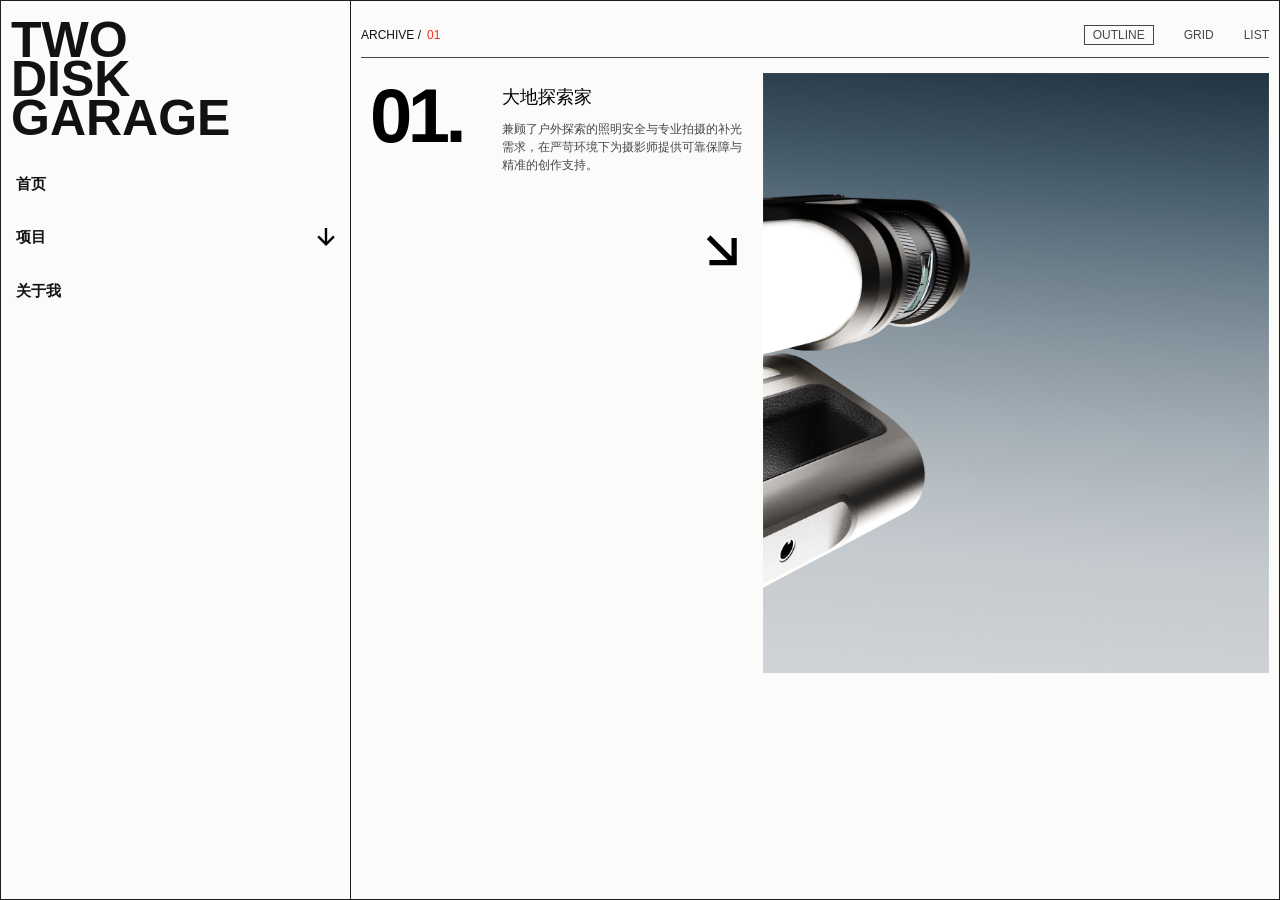
==== index.html @ 664a182b "Refine expanded project view and media flow" ====
<!DOCTYPE html>
<html lang="zh-CN">
  <head>
    <meta charset="UTF-8" />
    <meta name="viewport" content="width=device-width, initial-scale=1.0" />
    <title>TwoDiskGarage</title>
    <link rel="stylesheet" href="./styles.css" />
  </head>
  <body>
    <main class="archive-app" aria-label="SYMTY archive layout">
      <aside class="archive-index">
        <header class="index-header">
          <h1>
            <span>TWO</span>
            <span>DISK</span>
            <span>GARAGE</span>
          </h1>
        </header>

        <nav class="index-nav" aria-label="Archive menu">
          <button class="index-link index-link--primary" id="index-home-button" type="button">
            <span class="index-link-label">首页</span>
          </button>

          <section
            class="index-group is-collapsed"
            id="index-project-group"
            aria-labelledby="index-project-toggle"
          >
            <button
              class="index-group-toggle"
              id="index-project-toggle"
              type="button"
              aria-expanded="false"
            >
              <span class="index-group-label">项目</span>
              <span class="index-group-arrow" aria-hidden="true"></span>
            </button>

            <ol class="index-list">
              <li
                class="index-item is-active"
                data-project="01"
                aria-label="项目 01 大地探索家"
              >
                <span class="index-item-label">01</span>
                <span class="index-item-dot" aria-hidden="true"></span>
              </li>
              <li class="index-item" data-project="02" aria-label="项目 02 针迹">
                <span class="index-item-label">02</span>
                <span class="index-item-dot" aria-hidden="true"></span>
              </li>
              <li class="index-item" data-project="03" aria-label="项目 03 乌托邦:水上静居">
                <span class="index-item-label">03</span>
                <span class="index-item-dot" aria-hidden="true"></span>
              </li>
              <li class="index-item" data-project="04" aria-label="项目 04 气:风场交互座舱">
                <span class="index-item-label">04</span>
                <span class="index-item-dot" aria-hidden="true"></span>
              </li>
            </ol>
          </section>

          <button class="index-link" id="index-about-button" type="button">
            <span class="index-link-label">关于我</span>
          </button>
        </nav>
      </aside>

      <section class="archive-detail" aria-label="Archive detail grid">
        <header class="detail-toolbar">
          <div class="detail-path">
            <span>ARCHIVE /</span>
            <span class="accent" id="current-project">01</span>
          </div>

          <nav class="detail-views" aria-label="View mode">
            <button class="debug-toggle" id="debug-toggle" type="button" aria-pressed="false">
              OUTLINE
            </button>
            <a href="#">GRID</a>
            <a href="#">LIST</a>
          </nav>
        </header>

        <div class="detail-scroll" id="detail-scroll" aria-label="Archive project stream">
          <div class="detail-track" id="detail-track">
            <article class="project-panel project-panel--hero is-active" data-project="01" aria-label="Atlas Type Systems">
              <div class="panel-number-column">
                <button class="panel-highlight-card panel-expand-toggle" type="button" aria-expanded="false">
                  <p class="band-number">01.</p>
                  <div class="panel-copy">
                    <h2>大地探索家</h2>
                    <p>
                      兼顾了户外探索的照明安全与专业拍摄的补光需求，在严苛环境下为摄影师提供可靠保障与精准的创作支持。
                    </p>
                  </div>
                  <span class="panel-highlight-arrow" aria-hidden="true"></span>
                </button>
              </div>
              <div class="panel-content">
                <div class="panel-meta">
                  <span>ATLAS TYPE SYSTEMS</span>
                  <span>POSTER GRID / 2024</span>
                </div>
                <div class="panel-body">
                  <div class="panel-frame-shell">
                    <span class="panel-frame-top-box" aria-hidden="true"></span>
                    <div class="panel-frame">
                      <div class="panel-frame-scroll">
                        <section
                          class="panel-frame-stage panel-frame-stage--curtain frame-earth-explorer"
                          aria-hidden="true"
                        ></section>
                        <section class="panel-frame-gallery" aria-label="大地探索家扩展内容">
                          <div class="panel-frame-gallery-stack">
                            <figure class="panel-frame-gallery-image">
                              <img src="./Assets/Project 01/1-EARTH EXPLORER 02.jpg" alt="大地探索家项目图片 02" loading="lazy" />
                            </figure>
                            <figure class="panel-frame-gallery-image">
                              <img src="./Assets/Project 01/1-EARTH EXPLORER 03.jpg" alt="大地探索家项目图片 03" loading="lazy" />
                            </figure>
                            <figure class="panel-frame-gallery-image">
                              <img src="./Assets/Project 01/1-EARTH EXPLORER 04.jpg" alt="大地探索家项目图片 04" loading="lazy" />
                            </figure>
                            <figure class="panel-frame-gallery-image">
                              <img src="./Assets/Project 01/1-EARTH EXPLORER 05.jpg" alt="大地探索家项目图片 05" loading="lazy" />
                            </figure>
                            <figure class="panel-frame-gallery-image">
                              <img src="./Assets/Project 01/1-EARTH EXPLORER 06.jpg" alt="大地探索家项目图片 06" loading="lazy" />
                            </figure>
                            <figure class="panel-frame-gallery-image">
                              <img src="./Assets/Project 01/1-EARTH EXPLORER 07.jpg" alt="大地探索家项目图片 07" loading="lazy" />
                            </figure>
                            <figure class="panel-frame-gallery-image">
                              <img src="./Assets/Project 01/1-EARTH EXPLORER 08.jpg" alt="大地探索家项目图片 08" loading="lazy" />
                            </figure>
                          </div>
                        </section>
                      </div>
                    </div>
                  </div>
                  <aside class="panel-side-copy" aria-hidden="true">
                    <h3>大地探索家</h3>
                    <p>
                      受哈苏美学启发的多模式照明设备。兼顾了户外探索的照明安全与专业拍摄的补光需求，在严苛环境下为摄影师提供可靠保障与精准的创作支持。
                    </p>
                  </aside>
                </div>
              </div>
            </article>

            <article class="project-panel project-panel--hero" data-project="02" aria-label="Neue Terrain Archive">
              <div class="panel-number-column">
                <button class="panel-highlight-card panel-expand-toggle" type="button" aria-expanded="false">
                  <p class="band-number">02.</p>
                  <div class="panel-copy">
                    <h2>针迹</h2>
                    <p>
                      通过可穿戴硬件记录外卖骑手的劳动轨迹与个人叙事，以此对抗算法系统的“隐形化”困境，并重塑其在数字化时代下的个体尊严与社会价值。
                    </p>
                  </div>
                  <span class="panel-highlight-arrow" aria-hidden="true"></span>
                </button>
              </div>
              <div class="panel-content">
                <div class="panel-meta">
                  <span>NEUE TERRAIN ARCHIVE</span>
                  <span>IMAGE INDEX / 2023</span>
                </div>
                <div class="panel-body">
                  <div class="panel-frame-shell">
                    <span class="panel-frame-top-box" aria-hidden="true"></span>
                    <div class="panel-frame">
                      <div class="panel-frame-scroll">
                        <section
                          class="panel-frame-stage panel-frame-stage--curtain frame-pinbridge"
                          aria-hidden="true"
                        ></section>
                        <section class="panel-frame-gallery" aria-label="针迹扩展内容">
                          <div class="panel-frame-gallery-label">
                            <span>项目内容 /</span>
                            <span>可滚动展示区</span>
                          </div>
                          <div class="panel-frame-gallery-grid">
                            <article class="panel-frame-detail-card">
                              <h3>内容占位 01</h3>
                              <p>这里可以继续加入穿戴设备记录、骑手叙事片段、过程截图或补充图像资料。</p>
                            </article>
                            <article class="panel-frame-detail-card">
                              <h3>内容占位 02</h3>
                              <p>展开后 `frame` 会保持独立滚动，适合容纳长图、信息图和多段补充说明。</p>
                            </article>
                            <article class="panel-frame-detail-card">
                              <h3>内容占位 03</h3>
                              <p>你后续想加图时，可以直接替换这些占位卡或继续往下追加新的内容块。</p>
                            </article>
                          </div>
                        </section>
                      </div>
                    </div>
                  </div>
                  <aside class="panel-side-copy" aria-hidden="true">
                    <h3>针迹</h3>
                    <p>
                      通过可穿戴硬件记录外卖骑手的劳动轨迹与个人叙事，以此对抗算法系统的“隐形化”困境，并重塑其在数字化时代下的个体尊严与社会价值。
                    </p>
                  </aside>
                </div>
              </div>
            </article>

            <article class="project-panel project-panel--hero" data-project="03" aria-label="Transit Signal Manual">
              <div class="panel-number-column">
                <button class="panel-highlight-card panel-expand-toggle" type="button" aria-expanded="false">
                  <p class="band-number">03.</p>
                  <div class="panel-copy">
                    <h2>乌托邦:水上静居</h2>
                    <p>
                      受逆戟鲸仿生美学启发的先锋居住空间概念游艇。在 20 米级船身内平衡了极致的动力学流线外观与现代居住空间，探索了未来海上生活的新形态。
                    </p>
                  </div>
                  <span class="panel-highlight-arrow" aria-hidden="true"></span>
                </button>
              </div>
              <div class="panel-content">
                <div class="panel-meta">
                  <span>TRANSIT SIGNAL MANUAL</span>
                  <span>WAYFINDING / 2023</span>
                </div>
                <div class="panel-body">
                  <div class="panel-frame-shell">
                    <span class="panel-frame-top-box" aria-hidden="true"></span>
                    <div class="panel-frame">
                      <div class="panel-frame-scroll">
                        <section
                          class="panel-frame-stage panel-frame-stage--curtain frame-utopia"
                          aria-hidden="true"
                        ></section>
                        <section class="panel-frame-gallery" aria-label="乌托邦:水上静居扩展内容">
                          <div class="panel-frame-gallery-label">
                            <span>项目内容 /</span>
                            <span>可滚动展示区</span>
                          </div>
                          <div class="panel-frame-gallery-grid">
                            <article class="panel-frame-detail-card">
                              <h3>内容占位 01</h3>
                              <p>这里适合放置船体外观、空间布局、材料节点或体验流程等系列图像内容。</p>
                            </article>
                            <article class="panel-frame-detail-card">
                              <h3>内容占位 02</h3>
                              <p>你后面补图时，可以一格放图，一格放说明，让这个详情区像项目板一样继续生长。</p>
                            </article>
                            <article class="panel-frame-detail-card">
                              <h3>内容占位 03</h3>
                              <p>展开状态下的 `frame` 内部滚动不会影响左侧导航和上方工具栏的位置关系。</p>
                            </article>
                          </div>
                        </section>
                      </div>
                    </div>
                  </div>
                  <aside class="panel-side-copy" aria-hidden="true">
                    <h3>乌托邦:水上静居</h3>
                    <p>
                      受逆戟鲸仿生美学启发的先锋居住空间概念游艇。在 20 米级船身内平衡了极致的动力学流线外观与现代居住空间，探索了未来海上生活的新形态。
                    </p>
                  </aside>
                </div>
              </div>
            </article>

            <article class="project-panel project-panel--hero" data-project="04" aria-label="Civic Forms Lab">
              <div class="panel-number-column">
                <button class="panel-highlight-card panel-expand-toggle" type="button" aria-expanded="false">
                  <p class="band-number">04.</p>
                  <div class="panel-copy">
                    <h2>气:风场交互座舱</h2>
                    <p>
                      探索以气流为交互媒介的未来座舱方案。通过定向气流将信息转化为身体的本能反馈，解决了辅助驾驶中人机感官疏离的问题，实现了更具直觉性的感官闭环。
                    </p>
                  </div>
                  <span class="panel-highlight-arrow" aria-hidden="true"></span>
                </button>
              </div>
              <div class="panel-content">
                <div class="panel-meta">
                  <span>CIVIC FORMS LAB</span>
                  <span>INTERFACE FORMS / 2022</span>
                </div>
                <div class="panel-body">
                  <div class="panel-frame-shell">
                    <span class="panel-frame-top-box" aria-hidden="true"></span>
                    <div class="panel-frame">
                      <div class="panel-frame-scroll">
                        <section
                          class="panel-frame-stage panel-frame-stage--curtain frame-aerosense"
                          aria-hidden="true"
                        ></section>
                        <section class="panel-frame-gallery" aria-label="气:风场交互座舱扩展内容">
                          <div class="panel-frame-gallery-label">
                            <span>项目内容 /</span>
                            <span>可滚动展示区</span>
                          </div>
                          <div class="panel-frame-gallery-grid">
                            <article class="panel-frame-detail-card">
                              <h3>内容占位 01</h3>
                              <p>这里后续可以加入座舱界面、风场路径图、原型测试照片和交互逻辑说明。</p>
                            </article>
                            <article class="panel-frame-detail-card">
                              <h3>内容占位 02</h3>
                              <p>展开后 `frame` 的横向空间会更宽，适合放比较大的图像和跨栏式的信息布局。</p>
                            </article>
                            <article class="panel-frame-detail-card">
                              <h3>内容占位 03</h3>
                              <p>如果需要，你后面也可以把这部分替换成完整的图片瀑布流或模块化详情页结构。</p>
                            </article>
                          </div>
                        </section>
                      </div>
                    </div>
                  </div>
                  <aside class="panel-side-copy" aria-hidden="true">
                    <h3>气:风场交互座舱</h3>
                    <p>
                      探索以气流为交互媒介的未来座舱方案。通过定向气流将信息转化为身体的本能反馈，解决了辅助驾驶中人机感官疏离的问题，实现了更具直觉性的感官闭环。
                    </p>
                  </aside>
                </div>
              </div>
            </article>
          </div>
        </div>
      </section>
    </main>

    <script src="./script.js"></script>
  </body>
</html>
---- styles.css ----
:root {
  /* 页面基础颜色 */
  --paper: #fbfbf9;
  --ink: #121212;
  --muted: #474747;
  --rule-strong: rgba(0, 0, 0, 0.72);
  --rule-soft: rgba(0, 0, 0, 0.3);
  --accent: #fa2b1f;
  --placeholder: #5b5b5b;

  /* 左侧目录栏宽度 */
  --index-column-width: 350px;

  /* 项目展开时左侧目录栏宽度 */
  --index-column-width-expanded: 220px;

  /* 左侧项目高亮块的左缩进 */
  --index-highlight-indent: 44px;

  /* 项目数字相对高亮块再额外右移的距离 */
  --index-item-text-extra-indent: 10px;

  /* 高亮小圆点距离右边界的额外缩进，值越大，小圆点越往左 */
  --index-item-dot-offset: 7px;

  /* 项目数字栏宽度 */
  --project-number-width: 132px;

  /* 项目展开后左侧黄色卡片宽度 */
  --panel-expanded-card-width: 150px;

  /* 项目展开后左侧黄色卡片高度 */
  --panel-expanded-card-height: 150px;

  /* 项目展开后右侧说明栏固定宽度 */
  --panel-expanded-side-width: 300px;

  /* 展开后 frame 与右侧说明栏之间的固定间距 */
  --panel-expanded-side-gap: 15px;

  /* 左侧目录收起、编号卡片缩小后释放出来的横向空间 */
  --panel-expanded-released-width: calc(
    var(--index-column-width) + var(--project-number-width) + var(--panel-copy-width) +
      var(--hero-number-text-gap) - var(--panel-expanded-card-width)
  );

  /* 让 frame 和右侧说明栏作为一组平移，而不是改变右侧说明栏宽度 */
  --panel-expanded-body-offset: calc(
    var(--panel-expanded-released-width) - var(--panel-expanded-side-width) -
      var(--panel-expanded-side-gap)
  );

  /* 文字说明区域宽度，值越大，文字区越宽，右侧 frame 会相应变窄 */
  --panel-copy-width: 260px;

  /* 每个项目额外增加的整体高度，值越大，单个项目在滚动里停留越久 */
  --panel-extra-height: 520px;

  /* 项目顶部留白，上下分割线与内容的呼吸感主要由它控制 */
  --hero-top-space: 15px;

  /* 数字与文字卡片之间的水平间距 */
  --hero-number-text-gap: 0px;

  /* 文字卡片与右侧 frame 之间的水平间距 */
  --hero-text-frame-gap: 10px;

  /* frame 顶部白色遮罩条的高度 */
  --frame-top-box-height: 15px;

  /* frame 的最小高度，想把右侧画面整体拉高就改这里 */
  --panel-frame-min-height: 600px;

  /* 项目展开后 frame 的固定可视高度，内部内容会在这个窗口里滚动 */
  --panel-expanded-frame-height: 600px;

  /* 文字高亮卡片描边颜色 */
  --panel-highlight-border: rgba(18, 18, 18, 0.12);

  /* 文字卡片高亮时的背景色 */
  --panel-highlight-active: #ffe112;

  /* 文字卡片上边距 */
  --panel-highlight-padding-top: 15px;

  /* 文字卡片右边距 */
  --panel-highlight-padding-right: 10px;

  /* 文字卡片下边距 */
  --panel-highlight-padding-bottom: 10px;

  /* 文字卡片左边距 */
  --panel-highlight-padding-left: 9px;

  /* 文字高亮卡片的最小高度 */
  --panel-highlight-min-height: 208px;

  /* 右下角箭头图标尺寸 */
  --panel-highlight-arrow-size: 40px;

  /* 箭头距离卡片右下角的距离 */
  --panel-highlight-arrow-inset: 10px;

  /* 给箭头预留的底部空间，值越大，箭头和上面文字距离越远 */
  --panel-highlight-arrow-reserve: 52px;

  /* 项目卡片展开/收起的统一动效 */
  --panel-expand-motion: 300ms ease;
}

/* 项目图片控制区
   按项目顺序排列。
   后面如果某个项目要单独调整图片构图，直接改对应项目这两项：
   --project-frame-image-position：图片在 frame 里的位置
   --project-frame-anchor-x-expanded / --project-frame-anchor-y-expanded：展开后的 frame 中心标记
   --project-frame-image-size：图片在 frame 里的缩放大小 */

/* Project 01 - Earth Explorer / 大地探索家 */
.project-panel[data-project="01"] {
  /* 图片位置：先写水平，再写垂直 */
  --project-frame-image-position: 113% center;
  /* 展开态中心标记位置 */
  --project-frame-anchor-x-expanded: 15%;
  --project-frame-anchor-y-expanded: 50%;
  /* 图片大小：auto 100% 表示按高度铺满 */
  --project-frame-image-size: auto 100%;
}

/* Project 02 - Stitch Trace / 针迹 */
.project-panel[data-project="02"] {
  --project-frame-image-position: 110% center;
  --project-frame-anchor-x-expanded: 50%;
  --project-frame-anchor-y-expanded: 50%;
  --project-frame-image-size: auto 110%;
}

/* Project 03 - Utopia: Waterside Residence / 乌托邦:水上静居 */
.project-panel[data-project="03"] {
  --project-frame-image-position: 113% center;
  --project-frame-anchor-x-expanded: 50%;
  --project-frame-anchor-y-expanded: 50%;
  --project-frame-image-size: auto 100%;
}

/* Project 04 - Qi: Wind-Field Interactive Cockpit / 气:风场交互座舱 */
.project-panel[data-project="04"] {
  --project-frame-image-position: 113% center;
  --project-frame-anchor-x-expanded: 50%;
  --project-frame-anchor-y-expanded: 50%;
  --project-frame-image-size: auto 150%;
}

* {
  box-sizing: border-box;
}

*::before,
*::after {
  box-sizing: border-box;
}

body.debug-outlines * {
  outline: 1px solid rgba(0, 0, 0, 0.18);
}

body.debug-outlines *::before,
body.debug-outlines *::after {
  outline: 1px solid rgba(0, 0, 0, 0.18);
}

body.debug-outlines .panel-frame img,
body.debug-outlines .panel-frame::before,
body.debug-outlines .panel-frame::after {
  outline: none;
}

html,
body {
  margin: 0;
  width: 100%;
  min-height: 100%;
}

body {
  min-height: 100vh;
  overflow: hidden;
  background: var(--paper);
  color: var(--ink);
  font-family: "Inter", "Helvetica Neue", Helvetica, Arial, sans-serif;
}

.archive-app {
  position: relative;
  width: 100%;
  max-width: 100%;
  min-height: 100vh;
  height: 100dvh;
  border: 1px solid rgba(18, 18, 18, 0.95);
  overflow: hidden;
  background: var(--paper);
}

.archive-index {
  position: absolute;
  top: 0;
  bottom: 0;
  left: 0;
  width: var(--index-column-width);
  display: flex;
  flex-direction: column;
  min-height: 0;
  padding: 10px 0 0;
  border-right: 1px solid rgba(18, 18, 18, 0.95);
  overflow: auto;
  background: var(--paper);
  scrollbar-width: none;
  transform: translateX(0);
  opacity: 1;
  transition:
    transform var(--panel-expand-motion),
    opacity 320ms ease;
}

.archive-index::-webkit-scrollbar {
  display: none;
}

.archive-app.is-panel-expanded .archive-index {
  transform: translateX(calc(-100% - 24px));
  opacity: 0;
  pointer-events: none;
}

.index-header {
  padding: 10px 10px 0;
}

.index-header h1 {
  display: flex;
  flex-direction: column;
  margin: 0;
  font-family: "Helvetica Neue", Helvetica, Arial, sans-serif;
  font-size: 50px;
  line-height: 0.783;
  font-weight: 700;
  letter-spacing: 0;
}

.index-header h1 span {
  display: block;
  white-space: nowrap;
}

.index-nav {
  display: flex;
  flex: 1;
  flex-direction: column;
  gap: 5px;
  padding: 28px 10px 10px;
}

.index-link,
.index-group-toggle {
  display: flex;
  align-items: center;
  justify-content: space-between;
  width: 100%;
  min-height: 34px;
  border: 0;
  padding: 10px 5px;
  background: transparent;
  font-family: "PingFang SC", "Helvetica Neue", Helvetica, Arial, sans-serif;
  font-size: 15px;
  line-height: 16px;
  font-weight: 800;
  color: var(--ink);
  text-align: left;
}

.index-link {
  cursor: pointer;
}

.index-link:hover,
.index-group-toggle:hover {
  color: rgba(18, 18, 18, 0.82);
}

.index-link--primary {
  margin-bottom: 1px;
}

.index-link-label,
.index-group-label {
  display: inline-block;
  transition: transform 180ms ease;
}

.index-link:hover .index-link-label,
.index-group-toggle:hover .index-group-label {
  transform: translateX(8px);
}

.index-group {
  display: flex;
  flex-direction: column;
  width: 100%;
  padding: 10px 0;
  transition: opacity 180ms ease;
}

.index-group-label {
  flex: 1;
}

.index-group-arrow {
  flex: none;
  width: 18px;
  height: 18px;
  background: url("./Assets/Icons/Arrow.svg") center / contain no-repeat;
  transform: rotate(90deg);
  transform-origin: center;
  transition: transform 220ms ease;
}

.index-group:not(.is-collapsed) .index-group-arrow {
  transform: rotate(-90deg);
}

.index-list {
  margin: 0;
  padding: 0;
  list-style: none;
  border-top: 0.5px solid var(--rule-strong);
  border-bottom: 0.5px solid var(--rule-strong);
  max-height: 220px;
  overflow: hidden;
  opacity: 1;
  transition:
    max-height 240ms ease,
    opacity 180ms ease,
    margin-top 240ms ease,
    padding-top 240ms ease,
    padding-bottom 240ms ease;
}

.index-group.is-collapsed .index-list {
  max-height: 0;
  margin-top: 0;
  padding-top: 0;
  padding-bottom: 0;
  border-top-color: transparent;
  border-bottom-color: transparent;
  opacity: 0;
}

.index-item {
  position: relative;
  display: flex;
  align-items: center;
  justify-content: space-between;
  gap: 10px;
  min-height: 38px;
  padding:
    14px
    5px
    14px
    calc(var(--index-highlight-indent) + var(--index-item-text-extra-indent));
  font-family: "PingFang SC", "Helvetica Neue", Helvetica, Arial, sans-serif;
  font-size: 10px;
  line-height: 16px;
  font-weight: 300;
  color: var(--ink);
  cursor: pointer;
  background:
    linear-gradient(
      to right,
      transparent 0 var(--index-highlight-indent),
      transparent var(--index-highlight-indent) 100%
    );
  transition:
    color 180ms ease,
    background 180ms ease;
}

.index-item:hover {
  color: rgba(18, 18, 18, 0.82);
}

.index-item.is-active {
  background:
    linear-gradient(
      to right,
      transparent 0 var(--index-highlight-indent),
      var(--panel-highlight-active) var(--index-highlight-indent) 100%
    );
}

.index-item + .index-item {
  margin-left: 0;
}

.index-item + .index-item::before {
  position: absolute;
  top: 0;
  left: var(--index-highlight-indent);
  right: 0;
  height: 0.5px;
  background: rgba(82, 82, 82, 0.92);
  content: "";
}

.index-item-label {
  display: inline-block;
  min-width: 0;
  transition: transform 180ms ease;
}

.index-item:hover .index-item-label {
  transform: translateX(8px);
}

.index-item-dot {
  flex: none;
  width: 5px;
  height: 5px;
  margin-right: var(--index-item-dot-offset);
  border-radius: 999px;
  background: #1b1b1b;
  opacity: 0;
  transition: opacity 180ms ease;
}

.index-item.is-active .index-item-dot {
  opacity: 1;
}

.detail-views a {
  color: inherit;
  text-decoration: none;
}

.archive-detail {
  display: flex;
  flex-direction: column;
  min-height: 0;
  min-width: 0;
  height: 100%;
  margin-left: var(--index-column-width);
  padding: 24px 10px 15px 10px;
  overflow: hidden;
  background: var(--paper);
  transition: margin-left var(--panel-expand-motion);
}

.archive-app.is-panel-expanded .archive-detail {
  margin-left: 0;
}

.detail-toolbar {
  display: flex;
  align-items: center;
  justify-content: space-between;
  min-height: 20px;
  padding-bottom: 12px;
  border-bottom: 1px solid var(--rule-strong);
  font-size: 12px;
  line-height: 12px;
}

.detail-path,
.detail-views {
  display: flex;
  align-items: center;
}

.detail-path {
  gap: 6px;
  font-weight: 500;
}

.detail-views {
  gap: 30px;
  color: var(--muted);
}

.debug-toggle {
  border: 1px solid currentColor;
  padding: 3px 8px;
  background: transparent;
  color: inherit;
  font: inherit;
  line-height: 1;
  cursor: pointer;
}

.debug-toggle[aria-pressed="true"] {
  color: var(--ink);
}

.accent {
  color: var(--accent);
}

.detail-scroll {
  flex: 1;
  min-height: 0;
  padding: 0;
  overflow: auto;
  overscroll-behavior: contain;
  scrollbar-width: none;
}

.detail-scroll::-webkit-scrollbar {
  display: none;
}

.archive-app.is-panel-expanded .detail-scroll {
  overflow: hidden;
}

.detail-track {
  position: relative;
}

.project-panel {
  position: relative;
  display: grid;
  grid-template-columns: var(--project-number-width) minmax(0, 1fr);
  column-gap: 0;
  align-items: stretch;
  min-height: calc(100dvh - 82px + var(--panel-extra-height));
  padding-bottom: 18px;
}

.archive-app.is-panel-expanded .project-panel {
  display: none;
}

.archive-app.is-panel-expanded .project-panel.is-expanded {
  display: grid;
  min-height: calc(100dvh - 82px);
  padding-bottom: 0;
}

.project-panel::after {
  position: absolute;
  top: 0;
  right: 0;
  left: 0;
  z-index: 12;
  height: 1px;
  background: var(--rule-strong);
  content: "";
  pointer-events: none;
}

.project-panel:first-child::after {
  display: none;
}

.project-panel:last-child {
  padding-bottom: 0;
}

.project-panel::before {
  position: absolute;
  top: 0;
  bottom: 18px;
  left: 0;
  width: var(--project-number-width);
  background: var(--paper);
  content: "";
  pointer-events: none;
}

.project-panel:last-child::before {
  bottom: 0;
}

.panel-number-column {
  position: sticky;
  top: 0;
  z-index: 9;
  align-self: start;
  min-height: 0;
  padding-top: 8px;
  background: var(--paper);
}

.panel-content {
  display: flex;
  flex-direction: column;
  height: 100%;
  min-height: calc(100dvh - 100px);
  min-width: 0;
}

.panel-body {
  display: grid;
  grid-template-columns: minmax(170px, var(--panel-copy-width)) minmax(0, 1fr);
  column-gap: 24px;
  align-items: stretch;
  flex: 1;
  min-height: 0;
}

.panel-copy {
  position: sticky;
  top: 34px;
  z-index: 7;
  align-self: start;
  max-width: var(--panel-copy-width);
  padding-top: 10px;
  padding-right: 10px;
  background: var(--paper);
  font-size: 14px;
  line-height: 0.98;
}

.panel-copy h2 {
  margin: 0 0 4px;
  font-size: 14px;
  line-height: 0.98;
  font-weight: 400;
}

.panel-copy p {
  margin: 0 0 8px;
}

.panel-copy p:last-child {
  margin-bottom: 0;
}

.project-panel--hero .panel-meta {
  display: none;
}

.project-panel--hero {
  --hero-sticky-offset: 0px;
  --hero-sticky-width: calc(var(--project-number-width) + var(--hero-number-text-gap) + var(--panel-copy-width));
  grid-template-columns: var(--hero-sticky-width) minmax(0, 1fr);
  column-gap: var(--hero-text-frame-gap);
  padding-bottom: var(--hero-top-space);
  transition: grid-template-columns var(--panel-expand-motion);
}

.project-panel--hero::before {
  width: var(--hero-sticky-width);
  transition: width var(--panel-expand-motion);
}

.project-panel--hero .panel-number-column {
  top: var(--hero-sticky-offset);
  display: block;
  width: var(--hero-sticky-width);
  padding-top: var(--hero-top-space);
  transition: width var(--panel-expand-motion);
}

.panel-highlight-card {
  position: relative;
  display: grid;
  grid-template-columns: var(--project-number-width) minmax(170px, var(--panel-copy-width));
  column-gap: var(--hero-number-text-gap);
  align-items: start;
  width: 100%;
  height: var(--panel-highlight-min-height);
  min-height: 0;
  border: 0;
  padding:
    var(--panel-highlight-padding-top)
    var(--panel-highlight-padding-right)
    calc(var(--panel-highlight-padding-bottom) + var(--panel-highlight-arrow-reserve))
    var(--panel-highlight-padding-left);
  background: transparent;
  box-shadow: none;
  cursor: pointer;
  appearance: none;
  overflow: hidden;
  text-align: left;
  transition:
    height var(--panel-expand-motion),
    background-color 320ms ease,
    box-shadow 320ms ease,
    transform 320ms ease;
}

.panel-number-column:hover .panel-highlight-card,
.panel-number-column:focus-within .panel-highlight-card,
.panel-highlight-card:hover,
.panel-highlight-card:focus-within {
  background: var(--panel-highlight-active);
}

.panel-highlight-arrow {
  position: absolute;
  right: var(--panel-highlight-arrow-inset);
  bottom: var(--panel-highlight-arrow-inset);
  width: var(--panel-highlight-arrow-size);
  height: var(--panel-highlight-arrow-size);
  background: url("./Assets/Icons/Arrow.svg") center / contain no-repeat;
  transform: rotate(45deg);
  transform-origin: center;
  transition: transform 320ms ease;
}

.panel-number-column:hover .panel-highlight-arrow,
.panel-number-column:focus-within .panel-highlight-arrow,
.panel-highlight-card:hover .panel-highlight-arrow,
.panel-highlight-card:focus-within .panel-highlight-arrow {
  transform: rotate(0deg);
}

.project-panel--hero .panel-body {
  position: relative;
  width: calc(100% + var(--panel-expanded-side-width) + var(--panel-expanded-side-gap));
  padding-top: 0;
  grid-template-columns: minmax(0, 1fr) var(--panel-expanded-side-width);
  column-gap: var(--panel-expanded-side-gap);
  align-items: stretch;
  justify-items: stretch;
  min-height: 0;
  transition: width var(--panel-expand-motion);
}

.project-panel--hero .panel-frame {
  grid-column: 1;
  grid-row: 1;
  height: 100%;
}

.project-panel--hero .panel-copy {
  position: static;
  max-width: var(--panel-copy-width);
  padding-top: 0;
  padding-right: 0;
  background: transparent;
  opacity: 1;
  overflow: hidden;
  transition:
    max-width 360ms ease,
    opacity 260ms ease,
    transform 360ms ease;
}

.project-panel--hero .panel-copy h2 {
  margin-bottom: 14px;
  font-size: 18px;
  line-height: 1;
  font-weight: 500;
}

.project-panel--hero .panel-copy p {
  font-size: 12px;
  font-weight: 300;
  line-height: 1.5;
  color: var(--muted);
}

.panel-meta {
  position: sticky;
  top: 0;
  z-index: 8;
  display: flex;
  align-items: center;
  justify-content: space-between;
  gap: 16px;
  max-height: none;
  min-height: 34px;
  padding: 8px 0 9px;
  background: var(--paper);
  overflow: hidden;
  font-size: 12px;
  line-height: 12px;
  color: var(--muted);
}

.panel-meta span:first-child {
  color: var(--ink);
  font-weight: 500;
}

.band-number {
  margin: -5px 0 0;
  font-family: "Helvetica Neue", Helvetica, Arial, sans-serif;
  font-size: 76px;
  line-height: 0.86;
  font-weight: 700;
  letter-spacing: -0.06em;
  color: #000;
}

.panel-frame {
  position: relative;
  width: 100%;
  flex: 1;
  min-height: var(--panel-frame-min-height);
  overflow: hidden;
  contain: paint;
  background: transparent;
  scrollbar-width: none;
}

.panel-frame::-webkit-scrollbar {
  display: none;
}

.panel-frame-top-box {
  position: sticky;
  top: 0;
  z-index: 3;
  display: block;
  grid-column: 1;
  grid-row: 1;
  align-self: start;
  width: 100%;
  height: var(--frame-top-box-height);
  background: var(--paper);
  pointer-events: none;
}

.panel-frame-shell {
  position: relative;
  min-width: 0;
}

.panel-frame-scroll {
  position: relative;
  height: auto;
  min-height: var(--panel-frame-min-height);
  overscroll-behavior: contain;
  pointer-events: none;
  touch-action: none;
  background: #fff;
}

.panel-frame-scroll::before,
.panel-frame-scroll::after {
  position: absolute;
  z-index: 4;
  left: var(--project-frame-anchor-x-expanded, 50%);
  top: var(--project-frame-anchor-y-expanded, 50%);
  display: none;
  background: var(--accent);
  content: "";
  pointer-events: none;
  transform: translate(-50%, -50%);
}

.panel-frame-scroll::before {
  width: 34px;
  height: 1px;
}

.panel-frame-scroll::after {
  width: 1px;
  height: 34px;
}

.project-panel.is-expanded .panel-frame-scroll::before,
.project-panel.is-expanded .panel-frame-scroll::after {
  display: block;
}

.panel-frame-stage {
  min-height: var(--panel-frame-min-height);
  background-color: var(--placeholder);
}

.panel-frame-stage--curtain {
  contain: none;
  background-position: var(--project-frame-image-position, center);
  background-size: var(--project-frame-image-size, cover);
  background-repeat: no-repeat;
  background-attachment: fixed;
}

.project-panel.is-frame-image-frozen .panel-frame-stage--curtain {
  background-position: var(--project-frame-image-position-frozen, var(--project-frame-image-position, center));
  background-size: var(--project-frame-image-size-frozen, var(--project-frame-image-size, cover));
  background-attachment: scroll;
}

.panel-frame-gallery {
  max-height: 0;
  opacity: 0;
  overflow: hidden;
  padding-top: 0;
}

.panel-frame-gallery-stack {
  display: grid;
  gap: 18px;
  padding: 0 0 24px;
}

.panel-frame-gallery-image {
  margin: 0;
  width: 100%;
  background: #f3f2ed;
}

.panel-frame-gallery-image img {
  display: block;
  width: 100%;
  height: auto;
}

.panel-side-copy {
  width: 100%;
  height: auto;
  max-height: none;
  min-width: 0;
  opacity: 0;
  overflow: hidden;
  transform: translateX(48px);
  pointer-events: none;
  transition:
    opacity 280ms ease,
    transform 420ms ease;
}

.panel-side-copy::before {
  display: block;
  height: var(--frame-top-box-height);
  background: var(--paper);
  content: "";
}

.panel-side-copy h3 {
  margin: 0 0 10px;
  font-size: 15px;
  line-height: 1.5;
  font-weight: 700;
  color: rgba(0, 0, 0, 0.8);
}

.panel-side-copy p {
  margin: 0;
  font-size: 10px;
  line-height: 1.5;
  font-weight: 300;
  color: rgba(0, 0, 0, 0.8);
}

.panel-frame > img {
  position: absolute;
  inset: 0;
  width: 100%;
  height: 100%;
  object-fit: cover;
  object-position: center;
  display: block;
  outline: none;
}

.panel-frame.has-image::before,
.panel-frame.has-image::after {
  display: none;
}

.panel-frame::before,
.panel-frame::after {
  position: absolute;
  inset: 0;
  content: "";
}

.panel-frame::before {
  opacity: 0.5;
}

.panel-frame::after {
  opacity: 0.38;
}

.frame-atlas {
  background:
    linear-gradient(90deg, rgba(255, 255, 255, 0.18) 0 1px, transparent 1px 100%),
    linear-gradient(180deg, #595959, #494949);
  background-size: 42px 100%, auto;
}

.frame-earth-explorer {
  background-color: var(--placeholder);
  background-image: url("./Assets/Images/Earth Explorer-01.jpeg");
}

.frame-earth-explorer::before,
.frame-earth-explorer::after {
  display: none;
}

.frame-pinbridge {
  background-color: var(--placeholder);
  background-image: url("./Assets/Images/PinBridge-01.png");
}

.frame-pinbridge::before,
.frame-pinbridge::after {
  display: none;
}

.frame-utopia {
  background-color: var(--placeholder);
  background-image: url("./Assets/Images/Utopia-01.jpeg");
}

.frame-utopia::before,
.frame-utopia::after {
  display: none;
}

.frame-aerosense {
  background-color: var(--placeholder);
  background-image: url("./Assets/Images/AeroSense-01.png");
}

.frame-aerosense::before,
.frame-aerosense::after {
  display: none;
}

.project-panel.is-expanded {
  --hero-sticky-width: calc(var(--panel-expanded-card-width) + 0px);
}

.project-panel.is-expanded .panel-number-column {
  width: var(--hero-sticky-width);
}

.project-panel.is-expanded .panel-highlight-card {
  height: var(--panel-expanded-card-height);
  padding:
    var(--panel-highlight-padding-top)
    var(--panel-highlight-padding-right)
    calc(var(--panel-highlight-padding-bottom) + var(--panel-highlight-arrow-reserve))
    var(--panel-highlight-padding-left);
  grid-template-columns: 1fr;
  justify-items: start;
  background: transparent;
}

.project-panel.is-expanded .band-number {
  margin: -5px 0 0;
}

.project-panel.is-expanded .panel-highlight-card .panel-copy {
  display: none;
}

.project-panel.is-copy-deferred .panel-highlight-card .panel-copy {
  visibility: hidden;
  opacity: 0;
}

.project-panel.is-expanded .panel-highlight-arrow {
  transform: rotate(225deg);
  right: 12px;
  bottom: 12px;
  width: 34px;
  height: 34px;
}

.project-panel.is-expanded .panel-highlight-card:hover,
.project-panel.is-expanded .panel-highlight-card:focus-visible {
  background: var(--panel-highlight-active);
}

.project-panel.is-expanded .panel-highlight-card:hover .panel-highlight-arrow,
.project-panel.is-expanded .panel-highlight-card:focus-visible .panel-highlight-arrow {
  transform: rotate(180deg);
}

.project-panel.is-expanded .panel-body {
  width: calc(100% - var(--panel-expanded-body-offset));
  grid-template-columns: minmax(0, 1fr) var(--panel-expanded-side-width);
  column-gap: var(--panel-expanded-side-gap);
  height: 100%;
}

.project-panel.is-expanded .panel-frame-shell,
.project-panel.is-expanded .panel-frame {
  height: 100%;
  min-height: 100%;
}

.project-panel.is-expanded .panel-frame {
  overflow-y: auto;
}

.project-panel.is-expanded .panel-frame-scroll {
  min-height: 100%;
  overflow-y: auto;
  pointer-events: auto;
  touch-action: pan-y;
}

.project-panel.is-expanded .panel-frame-stage {
  min-height: var(--panel-frame-min-height);
}

.project-panel.is-expanded .panel-frame-stage--curtain {
  background-attachment: scroll;
}

.project-panel.is-expanded .panel-frame-gallery {
  max-height: none;
  opacity: 1;
  overflow: visible;
  padding-top: 18px;
}

.project-panel.is-expanded .panel-side-copy {
  opacity: 1;
  transform: translateX(0);
  pointer-events: auto;
}

.frame-atlas::before {
  background:
    linear-gradient(180deg, transparent 0 62%, rgba(255, 255, 255, 0.18) 62% 64%, transparent 64% 100%),
    repeating-linear-gradient(90deg, rgba(255, 255, 255, 0.1) 0 1px, transparent 1px 42px);
}

.frame-terrain {
  background:
    linear-gradient(180deg, rgba(255, 255, 255, 0.08), rgba(255, 255, 255, 0) 48%),
    linear-gradient(180deg, #606060, #505050);
}

.frame-terrain::before {
  background:
    radial-gradient(circle at 22% 24%, rgba(255, 255, 255, 0.28) 0 14%, transparent 15% 100%),
    radial-gradient(circle at 68% 48%, rgba(255, 255, 255, 0.18) 0 10%, transparent 11% 100%),
    linear-gradient(135deg, transparent 0 46%, rgba(255, 255, 255, 0.14) 46% 52%, transparent 52% 100%);
}

.frame-transit {
  background:
    linear-gradient(180deg, #575757, #454545);
}

.frame-transit::before {
  background:
    repeating-linear-gradient(90deg, transparent 0 11%, rgba(255, 255, 255, 0.16) 11% 13%, transparent 13% 24%),
    linear-gradient(180deg, transparent 0 44%, rgba(255, 255, 255, 0.18) 44% 47%, transparent 47% 100%);
}

.frame-civic {
  background:
    linear-gradient(180deg, #5b5b5b, #4b4b4b);
}

.frame-civic::before {
  background:
    linear-gradient(90deg, rgba(255, 255, 255, 0.16) 0 22%, transparent 22% 100%),
    linear-gradient(180deg, transparent 0 28%, rgba(255, 255, 255, 0.16) 28% 31%, transparent 31% 64%, rgba(255, 255, 255, 0.12) 64% 67%, transparent 67% 100%);
}

.frame-monolith {
  background:
    linear-gradient(180deg, #626262, #4d4d4d);
}

.frame-monolith::before {
  background:
    linear-gradient(90deg, transparent 0 54%, rgba(255, 255, 255, 0.16) 54% 56%, transparent 56% 100%),
    linear-gradient(180deg, rgba(255, 255, 255, 0.12) 0 1px, transparent 1px 100%);
  background-size: auto, 100% 36px;
}

.frame-maps {
  background:
    linear-gradient(180deg, #5f5f5f, #4a4a4a);
}

.frame-maps::before {
  background:
    radial-gradient(circle at 32% 38%, rgba(255, 255, 255, 0.18) 0 18%, transparent 18% 100%),
    radial-gradient(circle at 72% 58%, rgba(255, 255, 255, 0.14) 0 14%, transparent 14% 100%),
    linear-gradient(90deg, transparent 0 48%, rgba(255, 255, 255, 0.14) 48% 49%, transparent 49% 100%);
}

.frame-kiosk {
  background:
    linear-gradient(180deg, #5a5a5a, #474747);
}

.frame-kiosk::before {
  background:
    linear-gradient(90deg, rgba(255, 255, 255, 0.12) 0 16%, transparent 16% 100%),
    repeating-linear-gradient(180deg, transparent 0 17%, rgba(255, 255, 255, 0.12) 17% 19%, transparent 19% 34%);
}

.frame-programs {
  background:
    linear-gradient(180deg, #616161, #4d4d4d);
}

.frame-programs::before {
  background:
    repeating-linear-gradient(90deg, transparent 0 14%, rgba(255, 255, 255, 0.12) 14% 15%, transparent 15% 28%),
    linear-gradient(180deg, transparent 0 52%, rgba(255, 255, 255, 0.18) 52% 55%, transparent 55% 100%);
}

.frame-city {
  background:
    linear-gradient(180deg, #5d5d5d, #484848);
}

.frame-city::before {
  background:
    radial-gradient(circle at 20% 24%, rgba(255, 255, 255, 0.14) 0 8%, transparent 8% 100%),
    radial-gradient(circle at 62% 34%, rgba(255, 255, 255, 0.14) 0 10%, transparent 10% 100%),
    radial-gradient(circle at 74% 70%, rgba(255, 255, 255, 0.12) 0 16%, transparent 16% 100%);
}

.frame-wayfinding {
  background:
    linear-gradient(180deg, #595959, #454545);
}

.frame-wayfinding::before {
  background:
    linear-gradient(90deg, transparent 0 34%, rgba(255, 255, 255, 0.18) 34% 36%, transparent 36% 100%),
    linear-gradient(180deg, transparent 0 44%, rgba(255, 255, 255, 0.14) 44% 46%, transparent 46% 100%),
    linear-gradient(135deg, transparent 0 68%, rgba(255, 255, 255, 0.14) 68% 70%, transparent 70% 100%);
}

.panel-frame::after {
  border: 1px solid rgba(255, 255, 255, 0.14);
}

@media (max-width: 900px) {
  body {
    min-height: 100dvh;
  }

  .archive-app {
    width: 100%;
    min-height: 100dvh;
    height: 100dvh;
    border-width: 1px;
    grid-template-columns: 1fr;
  }

  .archive-index {
    border-right: 0;
    border-bottom: 1px solid rgba(18, 18, 18, 0.95);
  }

  .archive-detail {
    padding-left: 23px;
  }

  .project-panel {
    --project-number-width: 82px;
  }

  .panel-meta {
    flex-direction: column;
    align-items: flex-start;
    gap: 6px;
  }

  .panel-body {
    grid-template-columns: minmax(150px, 190px) minmax(0, 1fr);
    column-gap: 18px;
  }

  .panel-copy {
    max-width: 190px;
    font-size: 13px;
  }

  .panel-copy h2 {
    font-size: 13px;
  }

  .project-panel--hero .panel-copy h2 {
    font-size: 16px;
  }

  .panel-highlight-card {
    min-height: 190px;
  }
}

@media (max-width: 640px) {
  .project-panel {
    --project-number-width: 72px;
  }

  .archive-app {
    min-height: 100dvh;
  }

  .band-number {
    font-size: 42px;
  }

  .index-item {
    grid-template-columns: 28px minmax(0, 1fr) auto;
    column-gap: 12px;
  }

  .detail-toolbar {
    padding-right: 10px;
  }

  .archive-detail {
    padding: 20px 15px 10px 20px;
  }

  .panel-body {
    grid-template-columns: 1fr;
    row-gap: 14px;
  }

  .panel-copy {
    position: static;
    max-width: none;
    padding-top: 6px;
    padding-right: 10px;
  }

  .project-panel--hero .panel-number-column,
  .project-panel--hero .panel-body {
    padding-top: 8px;
  }

  .project-panel--hero {
    --hero-number-text-gap: 10px;
    --hero-text-frame-gap: 10px;
  }

  .project-panel--hero .panel-copy h2 {
    margin-bottom: 10px;
  }

  .panel-frame {
    min-height: 120px;
  }
}
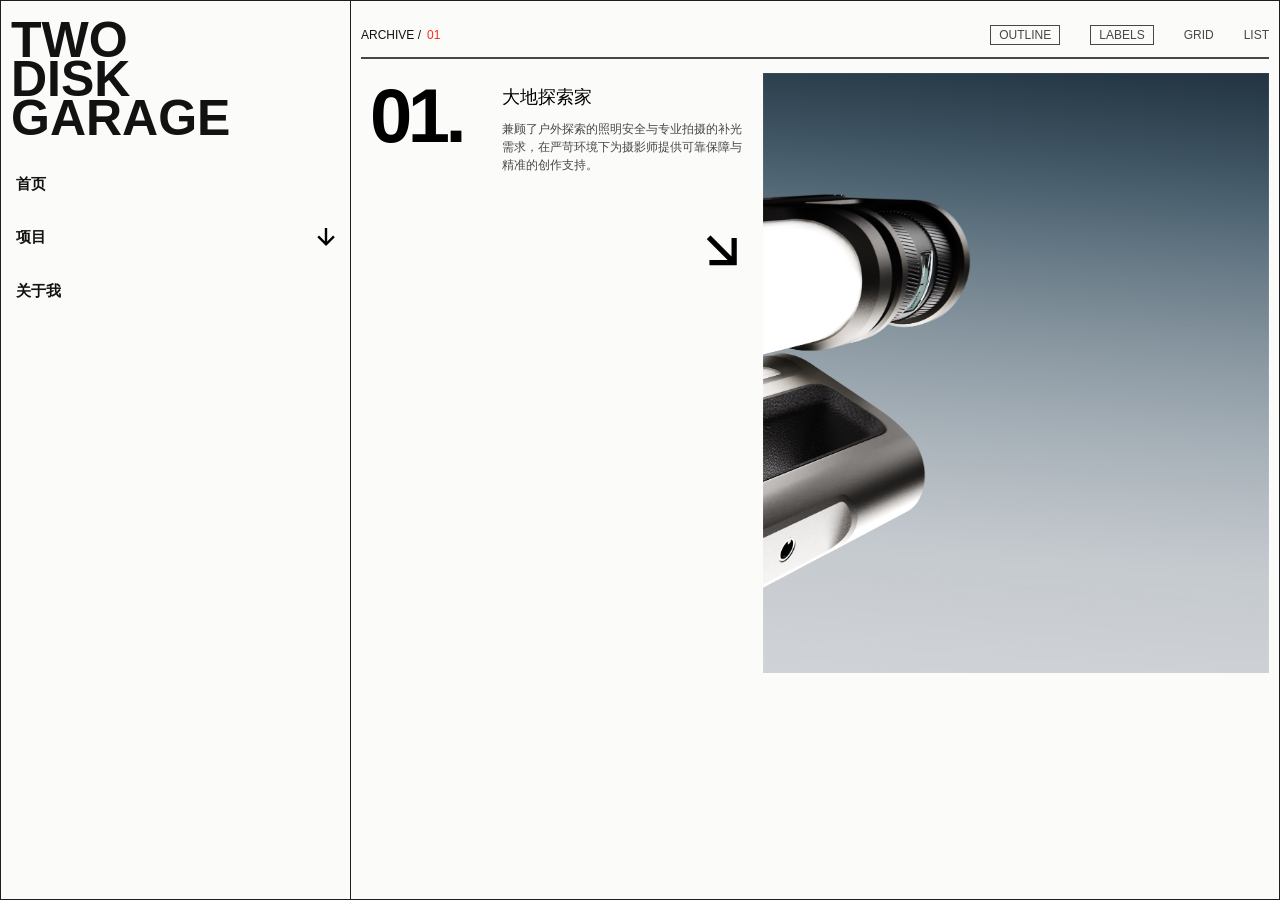
==== commit 8602f486: "Refine frame structure and debug labels" ====
--- a/index.html
+++ b/index.html
@@ -7,9 +7,9 @@
     <link rel="stylesheet" href="./styles.css" />
   </head>
   <body>
-    <main class="archive-app" aria-label="SYMTY archive layout">
-      <aside class="archive-index">
-        <header class="index-header">
+    <main class="archive-app" aria-label="SYMTY archive layout" data-debug-label="main.archive-app">
+      <aside class="archive-index" data-debug-label="aside.archive-index">
+        <header class="index-header" data-debug-label="header.index-header">
           <h1>
             <span>TWO</span>
             <span>DISK</span>
@@ -17,8 +17,8 @@
           </h1>
         </header>
 
-        <nav class="index-nav" aria-label="Archive menu">
-          <button class="index-link index-link--primary" id="index-home-button" type="button">
+        <nav class="index-nav" aria-label="Archive menu" data-debug-label="nav.index-nav">
+          <button class="index-link index-link--primary" id="index-home-button" type="button" data-debug-label="button#index-home-button">
             <span class="index-link-label">首页</span>
           </button>
 
@@ -26,68 +26,74 @@
             class="index-group is-collapsed"
             id="index-project-group"
             aria-labelledby="index-project-toggle"
+            data-debug-label="section#index-project-group"
           >
             <button
               class="index-group-toggle"
               id="index-project-toggle"
               type="button"
               aria-expanded="false"
+              data-debug-label="button#index-project-toggle"
             >
               <span class="index-group-label">项目</span>
               <span class="index-group-arrow" aria-hidden="true"></span>
             </button>
 
-            <ol class="index-list">
+            <ol class="index-list" data-debug-label="ol.index-list">
               <li
                 class="index-item is-active"
                 data-project="01"
                 aria-label="项目 01 大地探索家"
+                data-debug-label="li.index-item[01]"
               >
                 <span class="index-item-label">01</span>
                 <span class="index-item-dot" aria-hidden="true"></span>
               </li>
-              <li class="index-item" data-project="02" aria-label="项目 02 针迹">
+              <li class="index-item" data-project="02" aria-label="项目 02 针迹" data-debug-label="li.index-item[02]">
                 <span class="index-item-label">02</span>
                 <span class="index-item-dot" aria-hidden="true"></span>
               </li>
-              <li class="index-item" data-project="03" aria-label="项目 03 乌托邦:水上静居">
+              <li class="index-item" data-project="03" aria-label="项目 03 乌托邦:水上静居" data-debug-label="li.index-item[03]">
                 <span class="index-item-label">03</span>
                 <span class="index-item-dot" aria-hidden="true"></span>
               </li>
-              <li class="index-item" data-project="04" aria-label="项目 04 气:风场交互座舱">
+              <li class="index-item" data-project="04" aria-label="项目 04 气:风场交互座舱" data-debug-label="li.index-item[04]">
                 <span class="index-item-label">04</span>
                 <span class="index-item-dot" aria-hidden="true"></span>
               </li>
             </ol>
           </section>
 
-          <button class="index-link" id="index-about-button" type="button">
+          <button class="index-link" id="index-about-button" type="button" data-debug-label="button#index-about-button">
             <span class="index-link-label">关于我</span>
           </button>
         </nav>
       </aside>
 
-      <section class="archive-detail" aria-label="Archive detail grid">
-        <header class="detail-toolbar">
-          <div class="detail-path">
+      <section class="archive-detail" aria-label="Archive detail grid" data-debug-label="section.archive-detail">
+        <header class="detail-toolbar" data-debug-label="header.detail-toolbar">
+          <div class="detail-path" data-debug-label="div.detail-path">
             <span>ARCHIVE /</span>
             <span class="accent" id="current-project">01</span>
           </div>
 
-          <nav class="detail-views" aria-label="View mode">
+          <nav class="detail-views" aria-label="View mode" data-debug-label="nav.detail-views">
             <button class="debug-toggle" id="debug-toggle" type="button" aria-pressed="false">
               OUTLINE
+            </button>
+            <button class="debug-toggle" id="label-toggle" type="button" aria-pressed="false">
+              LABELS
             </button>
             <a href="#">GRID</a>
             <a href="#">LIST</a>
           </nav>
         </header>
 
-        <div class="detail-scroll" id="detail-scroll" aria-label="Archive project stream">
-          <div class="detail-track" id="detail-track">
-            <article class="project-panel project-panel--hero is-active" data-project="01" aria-label="Atlas Type Systems">
-              <div class="panel-number-column">
-                <button class="panel-highlight-card panel-expand-toggle" type="button" aria-expanded="false">
+        <div class="detail-scroll" id="detail-scroll" aria-label="Archive project stream" data-debug-label="div#detail-scroll">
+          <div class="detail-track" id="detail-track" data-debug-label="div#detail-track">
+            <article class="project-panel project-panel--hero is-active" data-project="01" aria-label="Atlas Type Systems" data-debug-label="article.project-panel[01]">
+              <div class="panel-number-column" data-debug-label="div.panel-number-column">
+                <button class="panel-highlight-card panel-expand-toggle" type="button" aria-expanded="false" data-debug-label="button.panel-highlight-card">
                   <p class="band-number">01.</p>
                   <div class="panel-copy">
                     <h2>大地探索家</h2>
@@ -98,23 +104,24 @@
                   <span class="panel-highlight-arrow" aria-hidden="true"></span>
                 </button>
               </div>
-              <div class="panel-content">
-                <div class="panel-meta">
+              <div class="panel-content" data-debug-label="div.panel-content">
+                <div class="panel-meta" data-debug-label="div.panel-meta">
                   <span>ATLAS TYPE SYSTEMS</span>
                   <span>POSTER GRID / 2024</span>
                 </div>
-                <div class="panel-body">
-                  <div class="panel-frame-shell">
+                <div class="panel-body" data-debug-label="div.panel-body">
+                  <div class="panel-frame-shell" data-debug-label="div.panel-frame-shell">
                     <span class="panel-frame-top-box" aria-hidden="true"></span>
-                    <div class="panel-frame">
-                      <div class="panel-frame-scroll">
+                    <div class="panel-frame" data-debug-label="div.panel-frame">
+                      <div class="panel-frame-scroll" data-debug-label="div.panel-frame-scroll">
                         <section
                           class="panel-frame-stage panel-frame-stage--curtain frame-earth-explorer"
                           aria-hidden="true"
+                          data-debug-label="section.panel-frame-stage"
                         ></section>
-                        <section class="panel-frame-gallery" aria-label="大地探索家扩展内容">
-                          <div class="panel-frame-gallery-stack">
-                            <figure class="panel-frame-gallery-image">
+                        <section class="panel-frame-gallery" aria-label="大地探索家扩展内容" data-debug-label="section.panel-frame-gallery">
+                          <div class="panel-frame-gallery-stack" data-debug-label="div.panel-frame-gallery-stack">
+                            <figure class="panel-frame-gallery-image" data-debug-label="figure.panel-frame-gallery-image">
                               <img src="./Assets/Project 01/1-EARTH EXPLORER 02.jpg" alt="大地探索家项目图片 02" loading="lazy" />
                             </figure>
                             <figure class="panel-frame-gallery-image">
@@ -140,7 +147,7 @@
                       </div>
                     </div>
                   </div>
-                  <aside class="panel-side-copy" aria-hidden="true">
+                  <aside class="panel-side-copy" aria-hidden="true" data-debug-label="aside.panel-side-copy">
                     <h3>大地探索家</h3>
                     <p>
                       受哈苏美学启发的多模式照明设备。兼顾了户外探索的照明安全与专业拍摄的补光需求，在严苛环境下为摄影师提供可靠保障与精准的创作支持。
@@ -150,9 +157,9 @@
               </div>
             </article>
 
-            <article class="project-panel project-panel--hero" data-project="02" aria-label="Neue Terrain Archive">
-              <div class="panel-number-column">
-                <button class="panel-highlight-card panel-expand-toggle" type="button" aria-expanded="false">
+            <article class="project-panel project-panel--hero" data-project="02" aria-label="Neue Terrain Archive" data-debug-label="article.project-panel[02]">
+              <div class="panel-number-column" data-debug-label="div.panel-number-column">
+                <button class="panel-highlight-card panel-expand-toggle" type="button" aria-expanded="false" data-debug-label="button.panel-highlight-card">
                   <p class="band-number">02.</p>
                   <div class="panel-copy">
                     <h2>针迹</h2>
@@ -163,21 +170,21 @@
                   <span class="panel-highlight-arrow" aria-hidden="true"></span>
                 </button>
               </div>
-              <div class="panel-content">
-                <div class="panel-meta">
+              <div class="panel-content" data-debug-label="div.panel-content">
+                <div class="panel-meta" data-debug-label="div.panel-meta">
                   <span>NEUE TERRAIN ARCHIVE</span>
                   <span>IMAGE INDEX / 2023</span>
                 </div>
-                <div class="panel-body">
-                  <div class="panel-frame-shell">
+                <div class="panel-body" data-debug-label="div.panel-body">
+                  <div class="panel-frame-shell" data-debug-label="div.panel-frame-shell">
                     <span class="panel-frame-top-box" aria-hidden="true"></span>
-                    <div class="panel-frame">
-                      <div class="panel-frame-scroll">
+                    <div class="panel-frame" data-debug-label="div.panel-frame">
+                      <div class="panel-frame-scroll" data-debug-label="div.panel-frame-scroll">
                         <section
                           class="panel-frame-stage panel-frame-stage--curtain frame-pinbridge"
                           aria-hidden="true"
                         ></section>
-                        <section class="panel-frame-gallery" aria-label="针迹扩展内容">
+                        <section class="panel-frame-gallery" aria-label="针迹扩展内容" data-debug-label="section.panel-frame-gallery">
                           <div class="panel-frame-gallery-label">
                             <span>项目内容 /</span>
                             <span>可滚动展示区</span>
@@ -200,7 +207,7 @@
                       </div>
                     </div>
                   </div>
-                  <aside class="panel-side-copy" aria-hidden="true">
+                  <aside class="panel-side-copy" aria-hidden="true" data-debug-label="aside.panel-side-copy">
                     <h3>针迹</h3>
                     <p>
                       通过可穿戴硬件记录外卖骑手的劳动轨迹与个人叙事，以此对抗算法系统的“隐形化”困境，并重塑其在数字化时代下的个体尊严与社会价值。
@@ -210,9 +217,9 @@
               </div>
             </article>
 
-            <article class="project-panel project-panel--hero" data-project="03" aria-label="Transit Signal Manual">
-              <div class="panel-number-column">
-                <button class="panel-highlight-card panel-expand-toggle" type="button" aria-expanded="false">
+            <article class="project-panel project-panel--hero" data-project="03" aria-label="Transit Signal Manual" data-debug-label="article.project-panel[03]">
+              <div class="panel-number-column" data-debug-label="div.panel-number-column">
+                <button class="panel-highlight-card panel-expand-toggle" type="button" aria-expanded="false" data-debug-label="button.panel-highlight-card">
                   <p class="band-number">03.</p>
                   <div class="panel-copy">
                     <h2>乌托邦:水上静居</h2>
@@ -223,21 +230,21 @@
                   <span class="panel-highlight-arrow" aria-hidden="true"></span>
                 </button>
               </div>
-              <div class="panel-content">
-                <div class="panel-meta">
+              <div class="panel-content" data-debug-label="div.panel-content">
+                <div class="panel-meta" data-debug-label="div.panel-meta">
                   <span>TRANSIT SIGNAL MANUAL</span>
                   <span>WAYFINDING / 2023</span>
                 </div>
-                <div class="panel-body">
-                  <div class="panel-frame-shell">
+                <div class="panel-body" data-debug-label="div.panel-body">
+                  <div class="panel-frame-shell" data-debug-label="div.panel-frame-shell">
                     <span class="panel-frame-top-box" aria-hidden="true"></span>
-                    <div class="panel-frame">
-                      <div class="panel-frame-scroll">
+                    <div class="panel-frame" data-debug-label="div.panel-frame">
+                      <div class="panel-frame-scroll" data-debug-label="div.panel-frame-scroll">
                         <section
                           class="panel-frame-stage panel-frame-stage--curtain frame-utopia"
                           aria-hidden="true"
                         ></section>
-                        <section class="panel-frame-gallery" aria-label="乌托邦:水上静居扩展内容">
+                        <section class="panel-frame-gallery" aria-label="乌托邦:水上静居扩展内容" data-debug-label="section.panel-frame-gallery">
                           <div class="panel-frame-gallery-label">
                             <span>项目内容 /</span>
                             <span>可滚动展示区</span>
@@ -260,7 +267,7 @@
                       </div>
                     </div>
                   </div>
-                  <aside class="panel-side-copy" aria-hidden="true">
+                  <aside class="panel-side-copy" aria-hidden="true" data-debug-label="aside.panel-side-copy">
                     <h3>乌托邦:水上静居</h3>
                     <p>
                       受逆戟鲸仿生美学启发的先锋居住空间概念游艇。在 20 米级船身内平衡了极致的动力学流线外观与现代居住空间，探索了未来海上生活的新形态。
@@ -270,9 +277,9 @@
               </div>
             </article>
 
-            <article class="project-panel project-panel--hero" data-project="04" aria-label="Civic Forms Lab">
-              <div class="panel-number-column">
-                <button class="panel-highlight-card panel-expand-toggle" type="button" aria-expanded="false">
+            <article class="project-panel project-panel--hero" data-project="04" aria-label="Civic Forms Lab" data-debug-label="article.project-panel[04]">
+              <div class="panel-number-column" data-debug-label="div.panel-number-column">
+                <button class="panel-highlight-card panel-expand-toggle" type="button" aria-expanded="false" data-debug-label="button.panel-highlight-card">
                   <p class="band-number">04.</p>
                   <div class="panel-copy">
                     <h2>气:风场交互座舱</h2>
@@ -283,21 +290,21 @@
                   <span class="panel-highlight-arrow" aria-hidden="true"></span>
                 </button>
               </div>
-              <div class="panel-content">
-                <div class="panel-meta">
+              <div class="panel-content" data-debug-label="div.panel-content">
+                <div class="panel-meta" data-debug-label="div.panel-meta">
                   <span>CIVIC FORMS LAB</span>
                   <span>INTERFACE FORMS / 2022</span>
                 </div>
-                <div class="panel-body">
-                  <div class="panel-frame-shell">
+                <div class="panel-body" data-debug-label="div.panel-body">
+                  <div class="panel-frame-shell" data-debug-label="div.panel-frame-shell">
                     <span class="panel-frame-top-box" aria-hidden="true"></span>
-                    <div class="panel-frame">
-                      <div class="panel-frame-scroll">
+                    <div class="panel-frame" data-debug-label="div.panel-frame">
+                      <div class="panel-frame-scroll" data-debug-label="div.panel-frame-scroll">
                         <section
                           class="panel-frame-stage panel-frame-stage--curtain frame-aerosense"
                           aria-hidden="true"
                         ></section>
-                        <section class="panel-frame-gallery" aria-label="气:风场交互座舱扩展内容">
+                        <section class="panel-frame-gallery" aria-label="气:风场交互座舱扩展内容" data-debug-label="section.panel-frame-gallery">
                           <div class="panel-frame-gallery-label">
                             <span>项目内容 /</span>
                             <span>可滚动展示区</span>
@@ -320,7 +327,7 @@
                       </div>
                     </div>
                   </div>
-                  <aside class="panel-side-copy" aria-hidden="true">
+                  <aside class="panel-side-copy" aria-hidden="true" data-debug-label="aside.panel-side-copy">
                     <h3>气:风场交互座舱</h3>
                     <p>
                       探索以气流为交互媒介的未来座舱方案。通过定向气流将信息转化为身体的本能反馈，解决了辅助驾驶中人机感官疏离的问题，实现了更具直觉性的感官闭环。
--- a/styles.css
+++ b/styles.css
@@ -172,6 +172,45 @@
 body.debug-outlines .panel-frame::before,
 body.debug-outlines .panel-frame::after {
   outline: none;
+}
+
+[data-debug-label] {
+  position: relative;
+}
+
+.debug-name-badge {
+  position: absolute;
+  top: 0;
+  left: 0;
+  z-index: 200;
+  padding: 3px 7px;
+  background: rgba(255, 62, 62, 0.96);
+  color: #fff;
+  font-family: "SF Mono", "Menlo", "Monaco", monospace;
+  font-size: 11px;
+  line-height: 1.2;
+  white-space: nowrap;
+  pointer-events: none;
+  opacity: 0;
+  transition: opacity 140ms ease;
+  box-shadow: 0 0 0 1px rgba(255, 255, 255, 0.75);
+}
+
+body.debug-labels .debug-name-badge {
+  opacity: 1;
+}
+
+body.debug-labels [data-debug-label] {
+  box-shadow: inset 0 0 0 1px rgba(255, 62, 62, 0.9);
+}
+
+body.debug-labels [data-debug-label]:hover {
+  box-shadow: inset 0 0 0 2px rgba(167, 0, 0, 0.96);
+}
+
+body.debug-labels [data-debug-label]:hover > .debug-name-badge {
+  background: rgba(167, 0, 0, 0.98);
+  box-shadow: 0 0 0 1px rgba(255, 226, 226, 0.9);
 }
 
 html,
@@ -794,6 +833,8 @@
 
 .panel-frame {
   position: relative;
+  display: flex;
+  flex-direction: column;
   width: 100%;
   flex: 1;
   min-height: var(--panel-frame-min-height);
@@ -865,6 +906,7 @@
 }
 
 .panel-frame-stage {
+  flex: 1 0 auto;
   min-height: var(--panel-frame-min-height);
   background-color: var(--placeholder);
 }
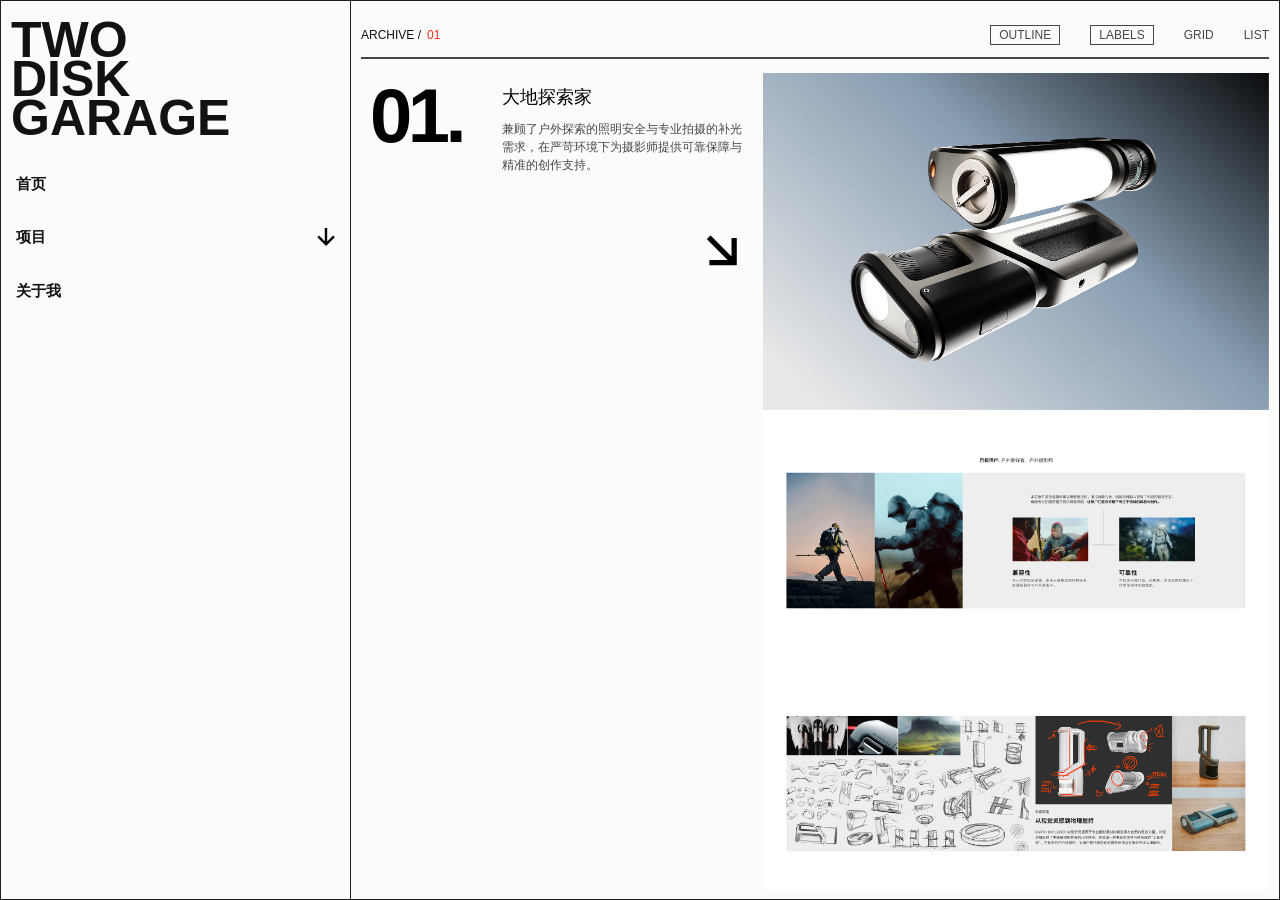
==== commit 86a020fa: "Refine project panel interactions and media flow" ====
--- a/index.html
+++ b/index.html
@@ -92,58 +92,44 @@
         <div class="detail-scroll" id="detail-scroll" aria-label="Archive project stream" data-debug-label="div#detail-scroll">
           <div class="detail-track" id="detail-track" data-debug-label="div#detail-track">
             <article class="project-panel project-panel--hero is-active" data-project="01" aria-label="Atlas Type Systems" data-debug-label="article.project-panel[01]">
-              <div class="panel-number-column" data-debug-label="div.panel-number-column">
-                <button class="panel-highlight-card panel-expand-toggle" type="button" aria-expanded="false" data-debug-label="button.panel-highlight-card">
-                  <p class="band-number">01.</p>
-                  <div class="panel-copy">
-                    <h2>大地探索家</h2>
-                    <p>
-                      兼顾了户外探索的照明安全与专业拍摄的补光需求，在严苛环境下为摄影师提供可靠保障与精准的创作支持。
-                    </p>
-                  </div>
-                  <span class="panel-highlight-arrow" aria-hidden="true"></span>
-                </button>
-              </div>
               <div class="panel-content" data-debug-label="div.panel-content">
                 <div class="panel-meta" data-debug-label="div.panel-meta">
                   <span>ATLAS TYPE SYSTEMS</span>
                   <span>POSTER GRID / 2024</span>
                 </div>
                 <div class="panel-body" data-debug-label="div.panel-body">
-                  <div class="panel-frame-shell" data-debug-label="div.panel-frame-shell">
-                    <span class="panel-frame-top-box" aria-hidden="true"></span>
-                    <div class="panel-frame" data-debug-label="div.panel-frame">
-                      <div class="panel-frame-scroll" data-debug-label="div.panel-frame-scroll">
-                        <section
-                          class="panel-frame-stage panel-frame-stage--curtain frame-earth-explorer"
-                          aria-hidden="true"
-                          data-debug-label="section.panel-frame-stage"
-                        ></section>
-                        <section class="panel-frame-gallery" aria-label="大地探索家扩展内容" data-debug-label="section.panel-frame-gallery">
-                          <div class="panel-frame-gallery-stack" data-debug-label="div.panel-frame-gallery-stack">
-                            <figure class="panel-frame-gallery-image" data-debug-label="figure.panel-frame-gallery-image">
-                              <img src="./Assets/Project 01/1-EARTH EXPLORER 02.jpg" alt="大地探索家项目图片 02" loading="lazy" />
-                            </figure>
-                            <figure class="panel-frame-gallery-image">
-                              <img src="./Assets/Project 01/1-EARTH EXPLORER 03.jpg" alt="大地探索家项目图片 03" loading="lazy" />
-                            </figure>
-                            <figure class="panel-frame-gallery-image">
-                              <img src="./Assets/Project 01/1-EARTH EXPLORER 04.jpg" alt="大地探索家项目图片 04" loading="lazy" />
-                            </figure>
-                            <figure class="panel-frame-gallery-image">
-                              <img src="./Assets/Project 01/1-EARTH EXPLORER 05.jpg" alt="大地探索家项目图片 05" loading="lazy" />
-                            </figure>
-                            <figure class="panel-frame-gallery-image">
-                              <img src="./Assets/Project 01/1-EARTH EXPLORER 06.jpg" alt="大地探索家项目图片 06" loading="lazy" />
-                            </figure>
-                            <figure class="panel-frame-gallery-image">
-                              <img src="./Assets/Project 01/1-EARTH EXPLORER 07.jpg" alt="大地探索家项目图片 07" loading="lazy" />
-                            </figure>
-                            <figure class="panel-frame-gallery-image">
-                              <img src="./Assets/Project 01/1-EARTH EXPLORER 08.jpg" alt="大地探索家项目图片 08" loading="lazy" />
-                            </figure>
-                          </div>
-                        </section>
+                  <div class="panel-number-column" data-debug-label="div.panel-number-column">
+                    <button class="panel-highlight-card panel-expand-toggle" type="button" aria-expanded="false" data-debug-label="button.panel-highlight-card">
+                      <p class="band-number">01.</p>
+                      <div class="panel-copy">
+                        <h2>大地探索家</h2>
+                        <p>
+                          兼顾了户外探索的照明安全与专业拍摄的补光需求，在严苛环境下为摄影师提供可靠保障与精准的创作支持。
+                        </p>
+                      </div>
+                      <span class="panel-highlight-arrow" aria-hidden="true"></span>
+                    </button>
+                  </div>
+                  <div class="panel-frame-shell panel-frame-shell--gallery-flow" data-debug-label="div.panel-frame-shell">
+                    <div class="panel-frame panel-frame--gallery-flow" data-debug-label="div.panel-frame">
+                      <div class="panel-frame-scroll panel-frame-scroll--gallery-flow" data-debug-label="div.panel-frame-scroll">
+                        <div class="panel-frame-flow" aria-label="大地探索家图片流" data-debug-label="div.panel-frame-flow">
+                          <figure class="panel-frame-flow-hero">
+                            <img
+                              class="panel-frame-flow-image panel-frame-flow-image--hero"
+                              src="./Assets/Project 01/1-EARTH EXPLORER 01.jpg"
+                              alt="大地探索家项目主图 01"
+                              loading="eager"
+                            />
+                          </figure>
+                          <img class="panel-frame-flow-image" src="./Assets/Project 01/1-EARTH EXPLORER 02.jpg" alt="大地探索家项目图片 02" loading="lazy" />
+                          <img class="panel-frame-flow-image" src="./Assets/Project 01/1-EARTH EXPLORER 03.jpg" alt="大地探索家项目图片 03" loading="lazy" />
+                          <img class="panel-frame-flow-image" src="./Assets/Project 01/1-EARTH EXPLORER 04.jpg" alt="大地探索家项目图片 04" loading="lazy" />
+                          <img class="panel-frame-flow-image" src="./Assets/Project 01/1-EARTH EXPLORER 05.jpg" alt="大地探索家项目图片 05" loading="lazy" />
+                          <img class="panel-frame-flow-image" src="./Assets/Project 01/1-EARTH EXPLORER 06.jpg" alt="大地探索家项目图片 06" loading="lazy" />
+                          <img class="panel-frame-flow-image" src="./Assets/Project 01/1-EARTH EXPLORER 07.jpg" alt="大地探索家项目图片 07" loading="lazy" />
+                          <img class="panel-frame-flow-image" src="./Assets/Project 01/1-EARTH EXPLORER 08.jpg" alt="大地探索家项目图片 08" loading="lazy" />
+                        </div>
                       </div>
                     </div>
                   </div>
@@ -158,24 +144,24 @@
             </article>
 
             <article class="project-panel project-panel--hero" data-project="02" aria-label="Neue Terrain Archive" data-debug-label="article.project-panel[02]">
-              <div class="panel-number-column" data-debug-label="div.panel-number-column">
-                <button class="panel-highlight-card panel-expand-toggle" type="button" aria-expanded="false" data-debug-label="button.panel-highlight-card">
-                  <p class="band-number">02.</p>
-                  <div class="panel-copy">
-                    <h2>针迹</h2>
-                    <p>
-                      通过可穿戴硬件记录外卖骑手的劳动轨迹与个人叙事，以此对抗算法系统的“隐形化”困境，并重塑其在数字化时代下的个体尊严与社会价值。
-                    </p>
-                  </div>
-                  <span class="panel-highlight-arrow" aria-hidden="true"></span>
-                </button>
-              </div>
               <div class="panel-content" data-debug-label="div.panel-content">
                 <div class="panel-meta" data-debug-label="div.panel-meta">
                   <span>NEUE TERRAIN ARCHIVE</span>
                   <span>IMAGE INDEX / 2023</span>
                 </div>
                 <div class="panel-body" data-debug-label="div.panel-body">
+                  <div class="panel-number-column" data-debug-label="div.panel-number-column">
+                    <button class="panel-highlight-card panel-expand-toggle" type="button" aria-expanded="false" data-debug-label="button.panel-highlight-card">
+                      <p class="band-number">02.</p>
+                      <div class="panel-copy">
+                        <h2>针迹</h2>
+                        <p>
+                          通过可穿戴硬件记录外卖骑手的劳动轨迹与个人叙事，以此对抗算法系统的“隐形化”困境，并重塑其在数字化时代下的个体尊严与社会价值。
+                        </p>
+                      </div>
+                      <span class="panel-highlight-arrow" aria-hidden="true"></span>
+                    </button>
+                  </div>
                   <div class="panel-frame-shell" data-debug-label="div.panel-frame-shell">
                     <span class="panel-frame-top-box" aria-hidden="true"></span>
                     <div class="panel-frame" data-debug-label="div.panel-frame">
@@ -218,24 +204,24 @@
             </article>
 
             <article class="project-panel project-panel--hero" data-project="03" aria-label="Transit Signal Manual" data-debug-label="article.project-panel[03]">
-              <div class="panel-number-column" data-debug-label="div.panel-number-column">
-                <button class="panel-highlight-card panel-expand-toggle" type="button" aria-expanded="false" data-debug-label="button.panel-highlight-card">
-                  <p class="band-number">03.</p>
-                  <div class="panel-copy">
-                    <h2>乌托邦:水上静居</h2>
-                    <p>
-                      受逆戟鲸仿生美学启发的先锋居住空间概念游艇。在 20 米级船身内平衡了极致的动力学流线外观与现代居住空间，探索了未来海上生活的新形态。
-                    </p>
-                  </div>
-                  <span class="panel-highlight-arrow" aria-hidden="true"></span>
-                </button>
-              </div>
               <div class="panel-content" data-debug-label="div.panel-content">
                 <div class="panel-meta" data-debug-label="div.panel-meta">
                   <span>TRANSIT SIGNAL MANUAL</span>
                   <span>WAYFINDING / 2023</span>
                 </div>
                 <div class="panel-body" data-debug-label="div.panel-body">
+                  <div class="panel-number-column" data-debug-label="div.panel-number-column">
+                    <button class="panel-highlight-card panel-expand-toggle" type="button" aria-expanded="false" data-debug-label="button.panel-highlight-card">
+                      <p class="band-number">03.</p>
+                      <div class="panel-copy">
+                        <h2>乌托邦:水上静居</h2>
+                        <p>
+                          受逆戟鲸仿生美学启发的先锋居住空间概念游艇。在 20 米级船身内平衡了极致的动力学流线外观与现代居住空间，探索了未来海上生活的新形态。
+                        </p>
+                      </div>
+                      <span class="panel-highlight-arrow" aria-hidden="true"></span>
+                    </button>
+                  </div>
                   <div class="panel-frame-shell" data-debug-label="div.panel-frame-shell">
                     <span class="panel-frame-top-box" aria-hidden="true"></span>
                     <div class="panel-frame" data-debug-label="div.panel-frame">
@@ -278,24 +264,24 @@
             </article>
 
             <article class="project-panel project-panel--hero" data-project="04" aria-label="Civic Forms Lab" data-debug-label="article.project-panel[04]">
-              <div class="panel-number-column" data-debug-label="div.panel-number-column">
-                <button class="panel-highlight-card panel-expand-toggle" type="button" aria-expanded="false" data-debug-label="button.panel-highlight-card">
-                  <p class="band-number">04.</p>
-                  <div class="panel-copy">
-                    <h2>气:风场交互座舱</h2>
-                    <p>
-                      探索以气流为交互媒介的未来座舱方案。通过定向气流将信息转化为身体的本能反馈，解决了辅助驾驶中人机感官疏离的问题，实现了更具直觉性的感官闭环。
-                    </p>
-                  </div>
-                  <span class="panel-highlight-arrow" aria-hidden="true"></span>
-                </button>
-              </div>
               <div class="panel-content" data-debug-label="div.panel-content">
                 <div class="panel-meta" data-debug-label="div.panel-meta">
                   <span>CIVIC FORMS LAB</span>
                   <span>INTERFACE FORMS / 2022</span>
                 </div>
                 <div class="panel-body" data-debug-label="div.panel-body">
+                  <div class="panel-number-column" data-debug-label="div.panel-number-column">
+                    <button class="panel-highlight-card panel-expand-toggle" type="button" aria-expanded="false" data-debug-label="button.panel-highlight-card">
+                      <p class="band-number">04.</p>
+                      <div class="panel-copy">
+                        <h2>气:风场交互座舱</h2>
+                        <p>
+                          探索以气流为交互媒介的未来座舱方案。通过定向气流将信息转化为身体的本能反馈，解决了辅助驾驶中人机感官疏离的问题，实现了更具直觉性的感官闭环。
+                        </p>
+                      </div>
+                      <span class="panel-highlight-arrow" aria-hidden="true"></span>
+                    </button>
+                  </div>
                   <div class="panel-frame-shell" data-debug-label="div.panel-frame-shell">
                     <span class="panel-frame-top-box" aria-hidden="true"></span>
                     <div class="panel-frame" data-debug-label="div.panel-frame">
--- a/styles.css
+++ b/styles.css
@@ -33,29 +33,14 @@
   --panel-expanded-card-height: 150px;
 
   /* 项目展开后右侧说明栏固定宽度 */
-  --panel-expanded-side-width: 300px;
+  --panel-expanded-side-width: 286px;
 
   /* 展开后 frame 与右侧说明栏之间的固定间距 */
-  --panel-expanded-side-gap: 15px;
-
-  /* 左侧目录收起、编号卡片缩小后释放出来的横向空间 */
-  --panel-expanded-released-width: calc(
-    var(--index-column-width) + var(--project-number-width) + var(--panel-copy-width) +
-      var(--hero-number-text-gap) - var(--panel-expanded-card-width)
-  );
-
-  /* 让 frame 和右侧说明栏作为一组平移，而不是改变右侧说明栏宽度 */
-  --panel-expanded-body-offset: calc(
-    var(--panel-expanded-released-width) - var(--panel-expanded-side-width) -
-      var(--panel-expanded-side-gap)
-  );
+  --panel-expanded-side-gap: 10px;
 
   /* 文字说明区域宽度，值越大，文字区越宽，右侧 frame 会相应变窄 */
   --panel-copy-width: 260px;
 
-  /* 每个项目额外增加的整体高度，值越大，单个项目在滚动里停留越久 */
-  --panel-extra-height: 520px;
-
   /* 项目顶部留白，上下分割线与内容的呼吸感主要由它控制 */
   --hero-top-space: 15px;
 
@@ -68,11 +53,20 @@
   /* frame 顶部白色遮罩条的高度 */
   --frame-top-box-height: 15px;
 
-  /* frame 的最小高度，想把右侧画面整体拉高就改这里 */
-  --panel-frame-min-height: 600px;
-
-  /* 项目展开后 frame 的固定可视高度，内部内容会在这个窗口里滚动 */
-  --panel-expanded-frame-height: 600px;
+  /* frame 的基础高度，跟随浏览器可视高度自适应 */
+  --panel-frame-min-height: calc(100dvh - 82px);
+
+  /* 项目展开后 frame 的可视高度，同样跟随浏览器可视高度自适应 */
+  --panel-expanded-frame-height: calc(100dvh - 82px);
+
+  /* 展开后主图和后续附加内容之间的间距 */
+  --panel-frame-gallery-gap: 36px;
+
+  /* 项目 01 独立图片流容器宽度 */
+  --project-01-flow-width: 920px;
+
+  /* 主图的统一导出比例，当前项目 01 是 1350 x 900，也就是 3:2 */
+  --project-frame-aspect-ratio: 3 / 2;
 
   /* 文字高亮卡片描边颜色 */
   --panel-highlight-border: rgba(18, 18, 18, 0.12);
@@ -106,6 +100,13 @@
 
   /* 项目卡片展开/收起的统一动效 */
   --panel-expand-motion: 300ms ease;
+
+  /* 项目主布局切换的动效，用于卡片和 frame 同步变形 */
+  --panel-layout-motion: 420ms cubic-bezier(0.22, 1, 0.36, 1);
+
+  /* 卡片内容自身收缩速度 */
+  --panel-card-motion: 260ms cubic-bezier(0.22, 1, 0.36, 1);
+
 }
 
 /* 项目图片控制区
@@ -486,7 +487,7 @@
   min-width: 0;
   height: 100%;
   margin-left: var(--index-column-width);
-  padding: 24px 10px 15px 10px;
+  padding: 24px 10px 0 10px;
   overflow: hidden;
   background: var(--paper);
   transition: margin-left var(--panel-expand-motion);
@@ -563,13 +564,14 @@
 }
 
 .project-panel {
+  --project-bottom-gap: 15px;
   position: relative;
   display: grid;
   grid-template-columns: var(--project-number-width) minmax(0, 1fr);
   column-gap: 0;
   align-items: stretch;
-  min-height: calc(100dvh - 82px + var(--panel-extra-height));
-  padding-bottom: 18px;
+  min-height: 0;
+  padding-bottom: var(--project-bottom-gap);
 }
 
 .archive-app.is-panel-expanded .project-panel {
@@ -578,8 +580,13 @@
 
 .archive-app.is-panel-expanded .project-panel.is-expanded {
   display: grid;
-  min-height: calc(100dvh - 82px);
+  min-height: auto;
   padding-bottom: 0;
+}
+
+.archive-app.is-panel-expanded .panel-content {
+  height: auto;
+  min-height: 0;
 }
 
 .project-panel::after {
@@ -599,13 +606,14 @@
 }
 
 .project-panel:last-child {
+  --project-bottom-gap: 0px;
   padding-bottom: 0;
 }
 
 .project-panel::before {
   position: absolute;
   top: 0;
-  bottom: 18px;
+  bottom: var(--project-bottom-gap);
   left: 0;
   width: var(--project-number-width);
   background: var(--paper);
@@ -618,30 +626,38 @@
 }
 
 .panel-number-column {
-  position: sticky;
-  top: 0;
+  position: relative;
   z-index: 9;
   align-self: start;
   min-height: 0;
-  padding-top: 8px;
-  background: var(--paper);
+  padding-top: 0;
+  background: transparent;
+  overflow: hidden;
+  transition:
+    width var(--panel-expand-motion),
+    padding-top var(--panel-expand-motion);
 }
 
 .panel-content {
   display: flex;
   flex-direction: column;
-  height: 100%;
-  min-height: calc(100dvh - 100px);
+  height: auto;
+  min-height: 0;
   min-width: 0;
 }
 
 .panel-body {
   display: grid;
-  grid-template-columns: minmax(170px, var(--panel-copy-width)) minmax(0, 1fr);
-  column-gap: 24px;
-  align-items: stretch;
-  flex: 1;
+  grid-template-columns: minmax(0, 1fr);
+  column-gap: 0;
+  align-items: start;
+  flex: 0 0 auto;
   min-height: 0;
+  transition:
+    grid-template-columns var(--panel-expand-motion),
+    column-gap var(--panel-expand-motion),
+    padding-top var(--panel-expand-motion),
+    padding-bottom var(--panel-expand-motion);
 }
 
 .panel-copy {
@@ -679,23 +695,33 @@
 .project-panel--hero {
   --hero-sticky-offset: 0px;
   --hero-sticky-width: calc(var(--project-number-width) + var(--hero-number-text-gap) + var(--panel-copy-width));
-  grid-template-columns: var(--hero-sticky-width) minmax(0, 1fr);
-  column-gap: var(--hero-text-frame-gap);
-  padding-bottom: var(--hero-top-space);
-  transition: grid-template-columns var(--panel-expand-motion);
+  grid-template-columns: minmax(0, 1fr);
+  column-gap: 0;
+  padding-bottom: var(--project-bottom-gap);
+  transition: grid-template-columns var(--panel-layout-motion);
 }
 
 .project-panel--hero::before {
+  display: none;
+}
+
+.project-panel--hero .panel-number-column {
+  display: block;
+  grid-column: 1;
+  align-self: start;
   width: var(--hero-sticky-width);
-  transition: width var(--panel-expand-motion);
-}
-
-.project-panel--hero .panel-number-column {
-  top: var(--hero-sticky-offset);
-  display: block;
-  width: var(--hero-sticky-width);
-  padding-top: var(--hero-top-space);
-  transition: width var(--panel-expand-motion);
+  padding-top: 0;
+  transition: width var(--panel-layout-motion);
+}
+
+.archive-app:not(.is-panel-expanded) .project-panel--hero .panel-number-column {
+  position: sticky;
+  top: 15px;
+}
+
+.archive-app.is-panel-expanded .project-panel--hero .panel-number-column {
+  position: relative;
+  top: auto;
 }
 
 .panel-highlight-card {
@@ -705,6 +731,7 @@
   column-gap: var(--hero-number-text-gap);
   align-items: start;
   width: 100%;
+  min-width: 0;
   height: var(--panel-highlight-min-height);
   min-height: 0;
   border: 0;
@@ -720,7 +747,9 @@
   overflow: hidden;
   text-align: left;
   transition:
-    height var(--panel-expand-motion),
+    grid-template-columns var(--panel-card-motion),
+    height var(--panel-card-motion),
+    padding var(--panel-card-motion),
     background-color 320ms ease,
     box-shadow 320ms ease,
     transform 320ms ease;
@@ -754,24 +783,30 @@
 
 .project-panel--hero .panel-body {
   position: relative;
-  width: calc(100% + var(--panel-expanded-side-width) + var(--panel-expanded-side-gap));
-  padding-top: 0;
-  grid-template-columns: minmax(0, 1fr) var(--panel-expanded-side-width);
-  column-gap: var(--panel-expanded-side-gap);
-  align-items: stretch;
+  width: 100%;
+  padding-top: var(--hero-top-space);
+  padding-bottom: var(--project-bottom-gap);
+  padding-right: 0;
+  grid-template-columns: var(--hero-sticky-width) minmax(0, 1fr);
+  column-gap: var(--hero-text-frame-gap);
+  align-items: start;
   justify-items: stretch;
   min-height: 0;
-  transition: width var(--panel-expand-motion);
-}
-
-.project-panel--hero .panel-frame {
-  grid-column: 1;
-  grid-row: 1;
-  height: 100%;
+  transition:
+    grid-template-columns var(--panel-layout-motion),
+    column-gap var(--panel-layout-motion),
+    padding-top var(--panel-layout-motion),
+    padding-bottom var(--panel-layout-motion),
+    padding-right var(--panel-layout-motion);
+}
+
+.project-panel--hero .panel-frame-shell {
+  grid-column: 2;
 }
 
 .project-panel--hero .panel-copy {
   position: static;
+  min-width: 0;
   max-width: var(--panel-copy-width);
   padding-top: 0;
   padding-right: 0;
@@ -849,27 +884,27 @@
 }
 
 .panel-frame-top-box {
-  position: sticky;
-  top: 0;
-  z-index: 3;
-  display: block;
-  grid-column: 1;
-  grid-row: 1;
-  align-self: start;
-  width: 100%;
-  height: var(--frame-top-box-height);
-  background: var(--paper);
-  pointer-events: none;
+  display: none;
 }
 
 .panel-frame-shell {
   position: relative;
+  display: flex;
+  flex-direction: column;
+  height: auto;
   min-width: 0;
+  margin-bottom: 0;
+  transition:
+    width var(--panel-layout-motion),
+    margin-bottom var(--panel-layout-motion);
 }
 
 .panel-frame-scroll {
   position: relative;
-  height: auto;
+  display: flex;
+  flex: 1 1 auto;
+  flex-direction: column;
+  height: 100%;
   min-height: var(--panel-frame-min-height);
   overscroll-behavior: contain;
   pointer-events: none;
@@ -906,8 +941,10 @@
 }
 
 .panel-frame-stage {
-  flex: 1 0 auto;
-  min-height: var(--panel-frame-min-height);
+  flex: none;
+  width: 100%;
+  min-height: 0;
+  aspect-ratio: var(--project-frame-aspect-ratio);
   background-color: var(--placeholder);
 }
 
@@ -919,12 +956,6 @@
   background-attachment: fixed;
 }
 
-.project-panel.is-frame-image-frozen .panel-frame-stage--curtain {
-  background-position: var(--project-frame-image-position-frozen, var(--project-frame-image-position, center));
-  background-size: var(--project-frame-image-size-frozen, var(--project-frame-image-size, cover));
-  background-attachment: scroll;
-}
-
 .panel-frame-gallery {
   max-height: 0;
   opacity: 0;
@@ -950,25 +981,79 @@
   height: auto;
 }
 
+.panel-frame-shell--gallery-flow {
+  margin-bottom: calc(var(--project-bottom-gap) * -1);
+}
+
+.panel-frame--gallery-flow {
+  min-height: var(--panel-frame-min-height);
+  overflow: hidden;
+  background: #fff;
+}
+
+.panel-frame-scroll--gallery-flow {
+  display: block;
+  height: var(--panel-frame-min-height);
+  min-height: var(--panel-frame-min-height);
+  max-height: var(--panel-frame-min-height);
+  overflow-x: hidden;
+  overflow-y: hidden;
+  background: #fff;
+}
+
+.panel-frame-flow {
+  display: grid;
+  gap: 18px;
+  width: 100%;
+  margin: 0;
+  padding: 0 0 32px;
+}
+
+.panel-frame-flow-hero {
+  position: relative;
+  z-index: 1;
+  margin: 0;
+}
+
+.panel-frame-flow-hero img {
+  display: block;
+  width: 100%;
+  height: auto;
+}
+
+.panel-frame-flow-image {
+  display: block;
+  width: 100%;
+  height: auto;
+}
+
+.archive-app:not(.is-panel-expanded) .project-panel[data-project="01"] .panel-frame-flow-hero {
+  position: sticky;
+  top: 0;
+}
+
+.archive-app.is-panel-expanded .project-panel[data-project="01"] .panel-frame-flow-hero {
+  position: relative;
+  top: auto;
+}
+
 .panel-side-copy {
-  width: 100%;
+  position: absolute;
+  top: var(--hero-top-space);
+  right: 0;
+  display: block;
+  width: var(--panel-expanded-side-width);
   height: auto;
   max-height: none;
   min-width: 0;
+  padding: 0 5px;
+  overflow: hidden;
+  background: var(--paper);
   opacity: 0;
-  overflow: hidden;
-  transform: translateX(48px);
-  pointer-events: none;
+  transform: translateX(calc(100% + 24px));
   transition:
-    opacity 280ms ease,
-    transform 420ms ease;
-}
-
-.panel-side-copy::before {
-  display: block;
-  height: var(--frame-top-box-height);
-  background: var(--paper);
-  content: "";
+    opacity var(--panel-layout-motion),
+    transform var(--panel-layout-motion);
 }
 
 .panel-side-copy h3 {
@@ -1025,13 +1110,16 @@
   background-size: 42px 100%, auto;
 }
 
-.frame-earth-explorer {
+.frame-earth-explorer,
+.frame-earth-explorer-stage {
   background-color: var(--placeholder);
-  background-image: url("./Assets/Images/Earth Explorer-01.jpeg");
+  background-image: url("./Assets/Project 01/1-EARTH EXPLORER 01.jpg");
 }
 
 .frame-earth-explorer::before,
-.frame-earth-explorer::after {
+.frame-earth-explorer::after,
+.frame-earth-explorer-stage::before,
+.frame-earth-explorer-stage::after {
   display: none;
 }
 
@@ -1070,7 +1158,7 @@
 }
 
 .project-panel.is-expanded .panel-number-column {
-  width: var(--hero-sticky-width);
+  width: var(--panel-expanded-card-width);
 }
 
 .project-panel.is-expanded .panel-highlight-card {
@@ -1117,42 +1205,72 @@
 }
 
 .project-panel.is-expanded .panel-body {
-  width: calc(100% - var(--panel-expanded-body-offset));
-  grid-template-columns: minmax(0, 1fr) var(--panel-expanded-side-width);
-  column-gap: var(--panel-expanded-side-gap);
-  height: 100%;
-}
-
-.project-panel.is-expanded .panel-frame-shell,
+  width: 100%;
+  padding-right: calc(var(--panel-expanded-side-width) + var(--panel-expanded-side-gap));
+  grid-template-columns:
+    var(--panel-expanded-card-width)
+    minmax(0, 1fr);
+  column-gap: var(--hero-text-frame-gap);
+  height: auto;
+  align-items: start;
+}
+
+.project-panel.is-expanded .panel-frame-shell {
+  grid-column: 2;
+}
+
+.project-panel.is-expanded .panel-frame-shell {
+  height: auto;
+  min-height: 0;
+}
+
 .project-panel.is-expanded .panel-frame {
+  height: var(--panel-expanded-frame-height);
+  min-height: var(--panel-expanded-frame-height);
+}
+
+.project-panel.is-expanded .panel-frame {
+  overflow: hidden;
+}
+
+.project-panel.is-expanded .panel-frame-scroll {
   height: 100%;
   min-height: 100%;
-}
-
-.project-panel.is-expanded .panel-frame {
-  overflow-y: auto;
-}
-
-.project-panel.is-expanded .panel-frame-scroll {
-  min-height: 100%;
+  overflow-x: hidden;
   overflow-y: auto;
   pointer-events: auto;
   touch-action: pan-y;
-}
-
-.project-panel.is-expanded .panel-frame-stage {
-  min-height: var(--panel-frame-min-height);
-}
-
-.project-panel.is-expanded .panel-frame-stage--curtain {
-  background-attachment: scroll;
+  scrollbar-width: none;
+}
+
+.project-panel.is-expanded .panel-frame-scroll::-webkit-scrollbar {
+  display: none;
 }
 
 .project-panel.is-expanded .panel-frame-gallery {
   max-height: none;
   opacity: 1;
   overflow: visible;
-  padding-top: 18px;
+  padding-top: var(--panel-frame-gallery-gap);
+}
+
+.project-panel.is-expanded .panel-frame--gallery-flow {
+  height: var(--panel-frame-min-height);
+  min-height: var(--panel-frame-min-height);
+}
+
+.project-panel.is-expanded .panel-frame-scroll--gallery-flow {
+  height: var(--panel-frame-min-height);
+  min-height: var(--panel-frame-min-height);
+  max-height: var(--panel-frame-min-height);
+  overflow-y: auto;
+  pointer-events: auto;
+  touch-action: pan-y;
+  scrollbar-width: none;
+}
+
+.project-panel.is-expanded .panel-frame-scroll--gallery-flow::-webkit-scrollbar {
+  display: none;
 }
 
 .project-panel.is-expanded .panel-side-copy {
@@ -1376,7 +1494,7 @@
 
   .project-panel--hero {
     --hero-number-text-gap: 10px;
-    --hero-text-frame-gap: 10px;
+    --hero-text-frame-gap: 8px;
   }
 
   .project-panel--hero .panel-copy h2 {
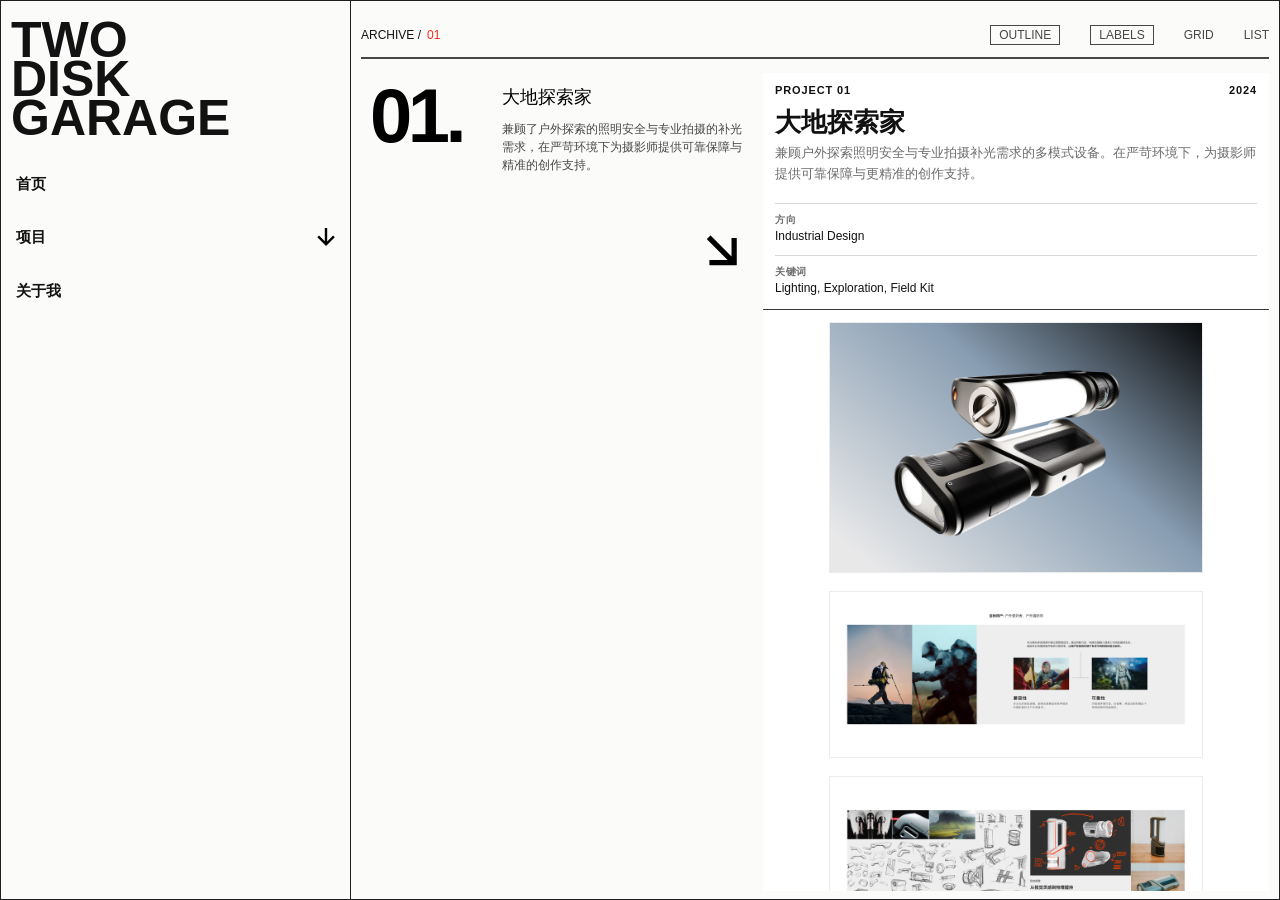
==== commit 33d78692: "Set up standalone project container" ====
--- a/index.html
+++ b/index.html
@@ -110,25 +110,16 @@
                       <span class="panel-highlight-arrow" aria-hidden="true"></span>
                     </button>
                   </div>
-                  <div class="panel-frame-shell panel-frame-shell--gallery-flow" data-debug-label="div.panel-frame-shell">
-                    <div class="panel-frame panel-frame--gallery-flow" data-debug-label="div.panel-frame">
-                      <div class="panel-frame-scroll panel-frame-scroll--gallery-flow" data-debug-label="div.panel-frame-scroll">
-                        <div class="panel-frame-flow" aria-label="大地探索家图片流" data-debug-label="div.panel-frame-flow">
-                          <figure class="panel-frame-flow-hero">
-                            <img
-                              class="panel-frame-flow-image panel-frame-flow-image--hero"
-                              src="./Assets/Project 01/1-EARTH EXPLORER 01.jpg"
-                              alt="大地探索家项目主图 01"
-                              loading="eager"
-                            />
-                          </figure>
-                          <img class="panel-frame-flow-image" src="./Assets/Project 01/1-EARTH EXPLORER 02.jpg" alt="大地探索家项目图片 02" loading="lazy" />
-                          <img class="panel-frame-flow-image" src="./Assets/Project 01/1-EARTH EXPLORER 03.jpg" alt="大地探索家项目图片 03" loading="lazy" />
-                          <img class="panel-frame-flow-image" src="./Assets/Project 01/1-EARTH EXPLORER 04.jpg" alt="大地探索家项目图片 04" loading="lazy" />
-                          <img class="panel-frame-flow-image" src="./Assets/Project 01/1-EARTH EXPLORER 05.jpg" alt="大地探索家项目图片 05" loading="lazy" />
-                          <img class="panel-frame-flow-image" src="./Assets/Project 01/1-EARTH EXPLORER 06.jpg" alt="大地探索家项目图片 06" loading="lazy" />
-                          <img class="panel-frame-flow-image" src="./Assets/Project 01/1-EARTH EXPLORER 07.jpg" alt="大地探索家项目图片 07" loading="lazy" />
-                          <img class="panel-frame-flow-image" src="./Assets/Project 01/1-EARTH EXPLORER 08.jpg" alt="大地探索家项目图片 08" loading="lazy" />
+                  <div class="panel-frame-shell panel-frame-shell--project-embed" data-debug-label="div.panel-frame-shell">
+                    <div class="panel-frame panel-frame--project-embed" data-debug-label="div.panel-frame">
+                      <div class="panel-frame-scroll panel-frame-scroll--project-embed" data-debug-label="div.panel-frame-scroll">
+                        <div class="panel-project-embed" aria-label="大地探索家独立项目容器" data-debug-label="div.panel-project-embed">
+                          <iframe
+                            class="panel-project-embed-frame"
+                            src="./projects/project-01/?embed=1"
+                            title="大地探索家项目页面"
+                            loading="eager"
+                          ></iframe>
                         </div>
                       </div>
                     </div>
--- a/styles.css
+++ b/styles.css
@@ -981,6 +981,37 @@
   height: auto;
 }
 
+.panel-frame-shell--project-embed {
+  margin-bottom: 0;
+}
+
+.panel-frame--project-embed {
+  min-height: var(--panel-frame-min-height);
+  background: #fff;
+}
+
+.panel-frame-scroll--project-embed {
+  min-height: var(--panel-frame-min-height);
+  overflow: hidden;
+  background: #fff;
+}
+
+.panel-project-embed {
+  width: 100%;
+  height: 100%;
+  min-height: var(--panel-frame-min-height);
+  background: #fff;
+}
+
+.panel-project-embed-frame {
+  display: block;
+  width: 100%;
+  height: 100%;
+  min-height: var(--panel-frame-min-height);
+  border: 0;
+  background: #fff;
+}
+
 .panel-frame-shell--gallery-flow {
   margin-bottom: calc(var(--project-bottom-gap) * -1);
 }
@@ -1243,6 +1274,10 @@
   scrollbar-width: none;
 }
 
+.project-panel.is-expanded .panel-frame-scroll--project-embed {
+  overflow: hidden;
+}
+
 .project-panel.is-expanded .panel-frame-scroll::-webkit-scrollbar {
   display: none;
 }
@@ -1257,6 +1292,13 @@
 .project-panel.is-expanded .panel-frame--gallery-flow {
   height: var(--panel-frame-min-height);
   min-height: var(--panel-frame-min-height);
+}
+
+.project-panel.is-expanded .panel-frame--project-embed,
+.project-panel.is-expanded .panel-project-embed,
+.project-panel.is-expanded .panel-project-embed-frame {
+  height: var(--panel-expanded-frame-height);
+  min-height: var(--panel-expanded-frame-height);
 }
 
 .project-panel.is-expanded .panel-frame-scroll--gallery-flow {
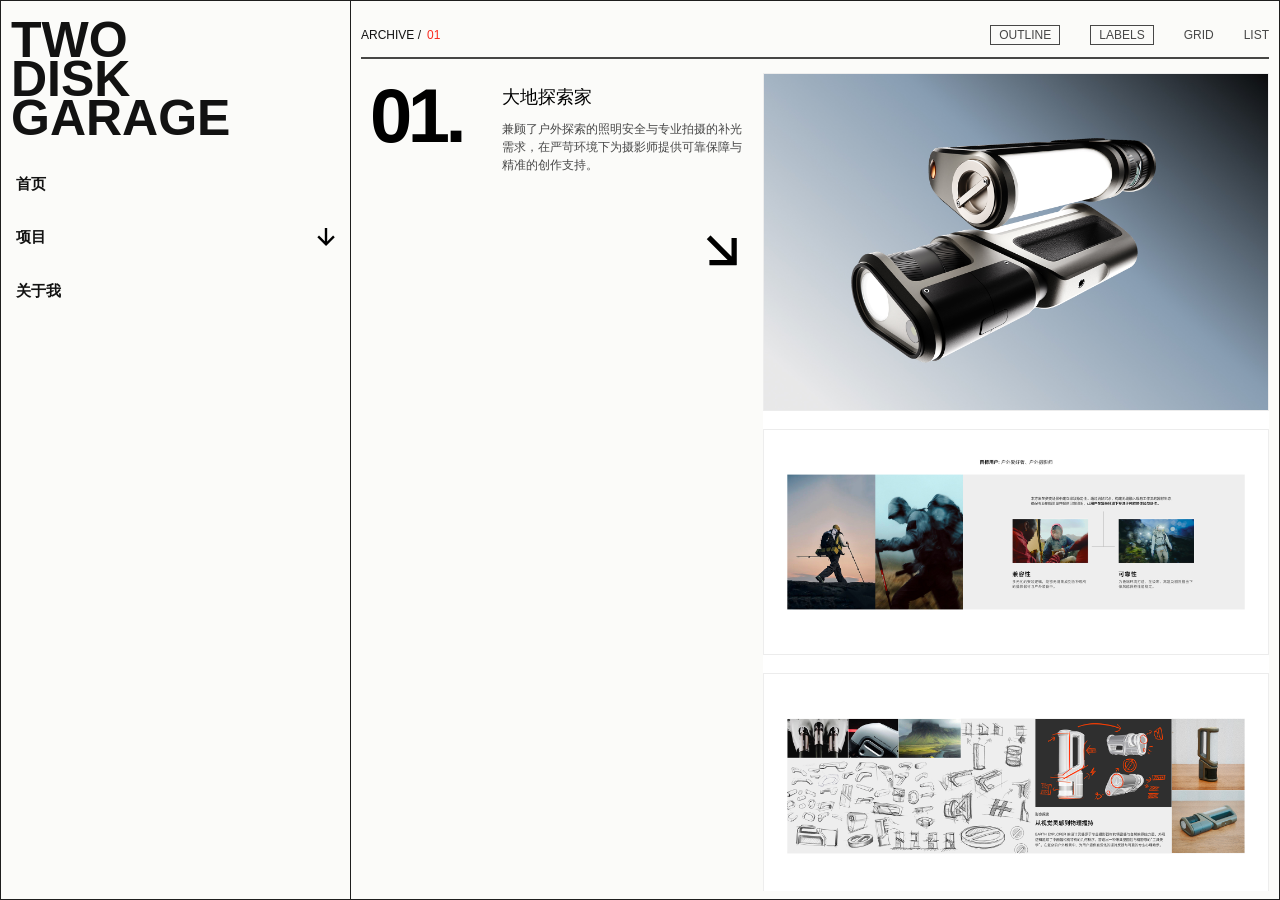
==== commit f87052c3: "Refine embedded project layout" ====
--- a/index.html
+++ b/index.html
@@ -120,15 +120,28 @@
                             title="大地探索家项目页面"
                             loading="eager"
                           ></iframe>
+                          <div class="panel-project-embed-wheel-layer" aria-hidden="true"></div>
                         </div>
                       </div>
                     </div>
                   </div>
                   <aside class="panel-side-copy" aria-hidden="true" data-debug-label="aside.panel-side-copy">
-                    <h3>大地探索家</h3>
-                    <p>
-                      受哈苏美学启发的多模式照明设备。兼顾了户外探索的照明安全与专业拍摄的补光需求，在严苛环境下为摄影师提供可靠保障与精准的创作支持。
+                    <p class="panel-side-copy-kicker">PROJECT 01</p>
+                    <h3 class="panel-side-copy-title">大地探险家</h3>
+                    <p class="panel-side-copy-description">
+                      受哈苏美学启发的多模式照明设备。兼顾了户外探索的照明安全与专业拍摄补光需求，在严苛环境下为摄影师提供可靠保障与精准的创作支持。
                     </p>
+                    <span class="panel-side-copy-rule" aria-hidden="true"></span>
+                    <p class="panel-side-copy-year">2024</p>
+                    <span class="panel-side-copy-rule" aria-hidden="true"></span>
+                    <div class="panel-side-copy-spec">
+                      <p class="panel-side-copy-label">方向</p>
+                      <p class="panel-side-copy-value">Industrial Design</p>
+                    </div>
+                    <div class="panel-side-copy-spec">
+                      <p class="panel-side-copy-label">关键词</p>
+                      <p class="panel-side-copy-value">Lighting, Exploration, Field Kit</p>
+                    </div>
                   </aside>
                 </div>
               </div>
@@ -185,10 +198,22 @@
                     </div>
                   </div>
                   <aside class="panel-side-copy" aria-hidden="true" data-debug-label="aside.panel-side-copy">
-                    <h3>针迹</h3>
-                    <p>
+                    <p class="panel-side-copy-kicker">PROJECT 02</p>
+                    <h3 class="panel-side-copy-title">针迹</h3>
+                    <p class="panel-side-copy-description">
                       通过可穿戴硬件记录外卖骑手的劳动轨迹与个人叙事，以此对抗算法系统的“隐形化”困境，并重塑其在数字化时代下的个体尊严与社会价值。
                     </p>
+                    <span class="panel-side-copy-rule" aria-hidden="true"></span>
+                    <p class="panel-side-copy-year">2023</p>
+                    <span class="panel-side-copy-rule" aria-hidden="true"></span>
+                    <div class="panel-side-copy-spec">
+                      <p class="panel-side-copy-label">方向</p>
+                      <p class="panel-side-copy-value">Wearable Hardware</p>
+                    </div>
+                    <div class="panel-side-copy-spec">
+                      <p class="panel-side-copy-label">关键词</p>
+                      <p class="panel-side-copy-value">Labor, Narrative, Platform Justice</p>
+                    </div>
                   </aside>
                 </div>
               </div>
@@ -245,10 +270,22 @@
                     </div>
                   </div>
                   <aside class="panel-side-copy" aria-hidden="true" data-debug-label="aside.panel-side-copy">
-                    <h3>乌托邦:水上静居</h3>
-                    <p>
+                    <p class="panel-side-copy-kicker">PROJECT 03</p>
+                    <h3 class="panel-side-copy-title">乌托邦:水上静居</h3>
+                    <p class="panel-side-copy-description">
                       受逆戟鲸仿生美学启发的先锋居住空间概念游艇。在 20 米级船身内平衡了极致的动力学流线外观与现代居住空间，探索了未来海上生活的新形态。
                     </p>
+                    <span class="panel-side-copy-rule" aria-hidden="true"></span>
+                    <p class="panel-side-copy-year">2023</p>
+                    <span class="panel-side-copy-rule" aria-hidden="true"></span>
+                    <div class="panel-side-copy-spec">
+                      <p class="panel-side-copy-label">方向</p>
+                      <p class="panel-side-copy-value">Concept Yacht</p>
+                    </div>
+                    <div class="panel-side-copy-spec">
+                      <p class="panel-side-copy-label">关键词</p>
+                      <p class="panel-side-copy-value">Marine Living, Biomimicry, Spatial Concept</p>
+                    </div>
                   </aside>
                 </div>
               </div>
@@ -305,10 +342,22 @@
                     </div>
                   </div>
                   <aside class="panel-side-copy" aria-hidden="true" data-debug-label="aside.panel-side-copy">
-                    <h3>气:风场交互座舱</h3>
-                    <p>
+                    <p class="panel-side-copy-kicker">PROJECT 04</p>
+                    <h3 class="panel-side-copy-title">气:风场交互座舱</h3>
+                    <p class="panel-side-copy-description">
                       探索以气流为交互媒介的未来座舱方案。通过定向气流将信息转化为身体的本能反馈，解决了辅助驾驶中人机感官疏离的问题，实现了更具直觉性的感官闭环。
                     </p>
+                    <span class="panel-side-copy-rule" aria-hidden="true"></span>
+                    <p class="panel-side-copy-year">2022</p>
+                    <span class="panel-side-copy-rule" aria-hidden="true"></span>
+                    <div class="panel-side-copy-spec">
+                      <p class="panel-side-copy-label">方向</p>
+                      <p class="panel-side-copy-value">Interaction Design</p>
+                    </div>
+                    <div class="panel-side-copy-spec">
+                      <p class="panel-side-copy-label">关键词</p>
+                      <p class="panel-side-copy-value">Airflow Interface, Cockpit UX, Sensory Feedback</p>
+                    </div>
                   </aside>
                 </div>
               </div>
--- a/styles.css
+++ b/styles.css
@@ -33,7 +33,7 @@
   --panel-expanded-card-height: 150px;
 
   /* 项目展开后右侧说明栏固定宽度 */
-  --panel-expanded-side-width: 286px;
+  --panel-expanded-side-width: 318px;
 
   /* 展开后 frame 与右侧说明栏之间的固定间距 */
   --panel-expanded-side-gap: 10px;
@@ -997,6 +997,7 @@
 }
 
 .panel-project-embed {
+  position: relative;
   width: 100%;
   height: 100%;
   min-height: var(--panel-frame-min-height);
@@ -1010,6 +1011,14 @@
   min-height: var(--panel-frame-min-height);
   border: 0;
   background: #fff;
+}
+
+.panel-project-embed-wheel-layer {
+  position: absolute;
+  inset: 0;
+  z-index: 5;
+  display: none;
+  background: transparent;
 }
 
 .panel-frame-shell--gallery-flow {
@@ -1072,12 +1081,14 @@
   position: absolute;
   top: var(--hero-top-space);
   right: 0;
-  display: block;
+  display: grid;
+  gap: 15px;
+  align-content: start;
   width: var(--panel-expanded-side-width);
   height: auto;
   max-height: none;
   min-width: 0;
-  padding: 0 5px;
+  padding: 0 0 8px;
   overflow: hidden;
   background: var(--paper);
   opacity: 0;
@@ -1085,22 +1096,72 @@
   transition:
     opacity var(--panel-layout-motion),
     transform var(--panel-layout-motion);
-}
-
-.panel-side-copy h3 {
-  margin: 0 0 10px;
-  font-size: 15px;
-  line-height: 1.5;
-  font-weight: 700;
-  color: rgba(0, 0, 0, 0.8);
+  pointer-events: none;
 }
 
 .panel-side-copy p {
   margin: 0;
-  font-size: 10px;
+}
+
+.panel-side-copy-kicker {
+  font-family: "Helvetica Neue", Helvetica, Arial, sans-serif;
+  font-size: 15px;
+  line-height: 1;
+  font-weight: 700;
+  color: #000;
+}
+
+.panel-side-copy-title {
+  margin: 0;
+  font-family: "PingFang SC", "Helvetica Neue", Helvetica, Arial, sans-serif;
+  font-size: 37.5px;
+  line-height: 0.92;
+  font-weight: 700;
+  color: #000;
+}
+
+.panel-side-copy-description {
+  font-family: "PingFang SC", "Helvetica Neue", Helvetica, Arial, sans-serif;
+  font-size: 12px;
   line-height: 1.5;
   font-weight: 300;
   color: rgba(0, 0, 0, 0.8);
+}
+
+.panel-side-copy-rule {
+  display: block;
+  width: 100%;
+  height: 0.5px;
+  background: rgba(0, 0, 0, 0.75);
+}
+
+.panel-side-copy-year {
+  font-family: "Helvetica Neue", Helvetica, Arial, sans-serif;
+  font-size: 15px;
+  line-height: 1;
+  font-weight: 700;
+  color: #000;
+}
+
+.panel-side-copy-spec {
+  display: grid;
+  gap: 7.5px;
+}
+
+.panel-side-copy-label {
+  font-family: "PingFang SC", "Helvetica Neue", Helvetica, Arial, sans-serif;
+  font-size: 12px;
+  line-height: 1.1;
+  font-weight: 700;
+  color: rgba(0, 0, 0, 0.7);
+}
+
+.panel-side-copy-value {
+  font-family: "Helvetica Neue", Helvetica, Arial, sans-serif;
+  font-size: 15px;
+  line-height: 1.05;
+  font-weight: 500;
+  color: #000;
 }
 
 .panel-frame > img {
@@ -1301,6 +1362,10 @@
   min-height: var(--panel-expanded-frame-height);
 }
 
+.project-panel.is-expanded .panel-project-embed-wheel-layer {
+  display: block;
+}
+
 .project-panel.is-expanded .panel-frame-scroll--gallery-flow {
   height: var(--panel-frame-min-height);
   min-height: var(--panel-frame-min-height);
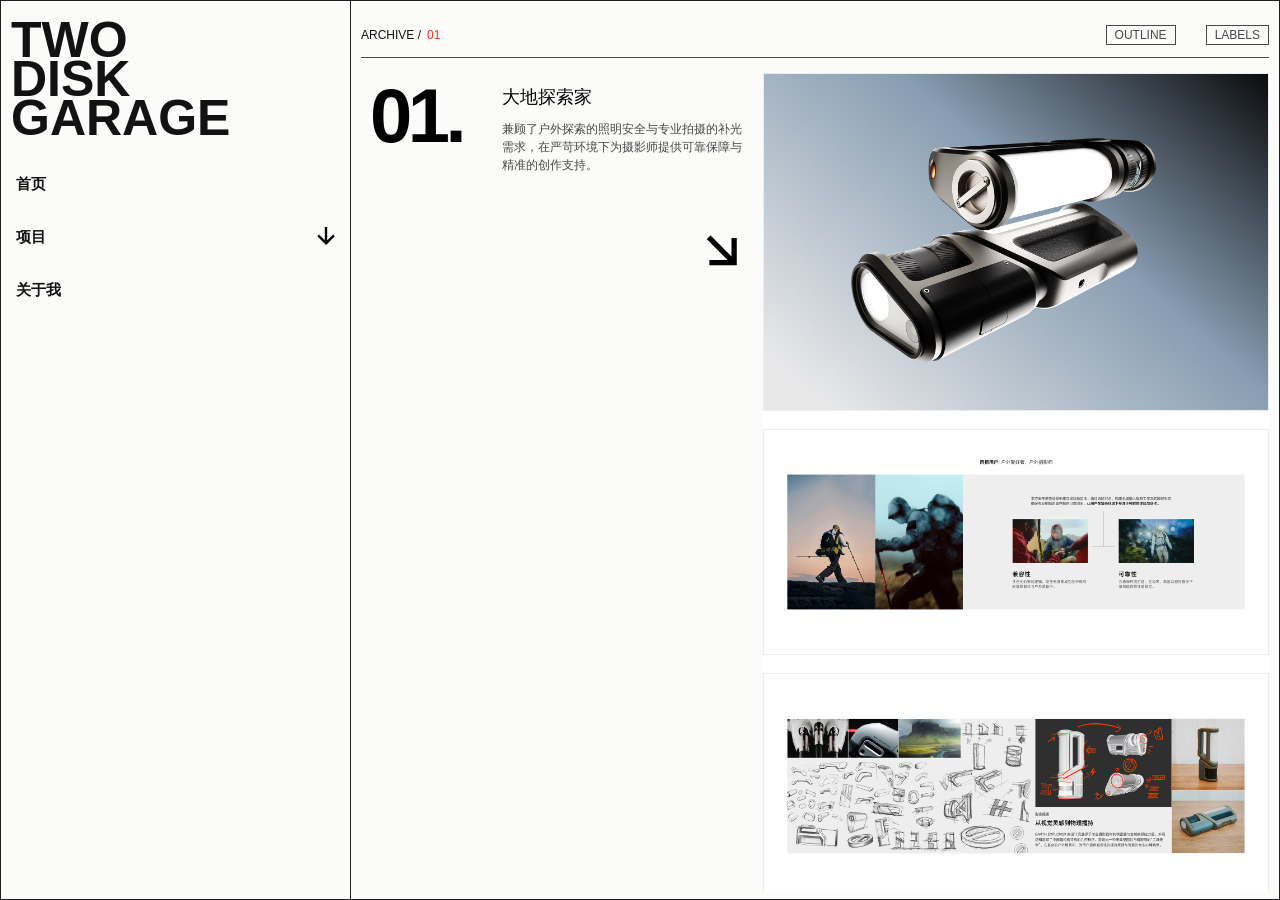
==== commit 91c3484b: "Build embedded project image streams" ====
--- a/index.html
+++ b/index.html
@@ -84,8 +84,6 @@
             <button class="debug-toggle" id="label-toggle" type="button" aria-pressed="false">
               LABELS
             </button>
-            <a href="#">GRID</a>
-            <a href="#">LIST</a>
           </nav>
         </header>
 
@@ -166,34 +164,18 @@
                       <span class="panel-highlight-arrow" aria-hidden="true"></span>
                     </button>
                   </div>
-                  <div class="panel-frame-shell" data-debug-label="div.panel-frame-shell">
-                    <span class="panel-frame-top-box" aria-hidden="true"></span>
-                    <div class="panel-frame" data-debug-label="div.panel-frame">
-                      <div class="panel-frame-scroll" data-debug-label="div.panel-frame-scroll">
-                        <section
-                          class="panel-frame-stage panel-frame-stage--curtain frame-pinbridge"
-                          aria-hidden="true"
-                        ></section>
-                        <section class="panel-frame-gallery" aria-label="针迹扩展内容" data-debug-label="section.panel-frame-gallery">
-                          <div class="panel-frame-gallery-label">
-                            <span>项目内容 /</span>
-                            <span>可滚动展示区</span>
-                          </div>
-                          <div class="panel-frame-gallery-grid">
-                            <article class="panel-frame-detail-card">
-                              <h3>内容占位 01</h3>
-                              <p>这里可以继续加入穿戴设备记录、骑手叙事片段、过程截图或补充图像资料。</p>
-                            </article>
-                            <article class="panel-frame-detail-card">
-                              <h3>内容占位 02</h3>
-                              <p>展开后 `frame` 会保持独立滚动，适合容纳长图、信息图和多段补充说明。</p>
-                            </article>
-                            <article class="panel-frame-detail-card">
-                              <h3>内容占位 03</h3>
-                              <p>你后续想加图时，可以直接替换这些占位卡或继续往下追加新的内容块。</p>
-                            </article>
-                          </div>
-                        </section>
+                  <div class="panel-frame-shell panel-frame-shell--project-embed" data-debug-label="div.panel-frame-shell">
+                    <div class="panel-frame panel-frame--project-embed" data-debug-label="div.panel-frame">
+                      <div class="panel-frame-scroll panel-frame-scroll--project-embed" data-debug-label="div.panel-frame-scroll">
+                        <div class="panel-project-embed" aria-label="针迹独立项目容器" data-debug-label="div.panel-project-embed">
+                          <iframe
+                            class="panel-project-embed-frame"
+                            src="./projects/project-02/?embed=1"
+                            title="针迹项目页面"
+                            loading="eager"
+                          ></iframe>
+                          <div class="panel-project-embed-wheel-layer" aria-hidden="true"></div>
+                        </div>
                       </div>
                     </div>
                   </div>
@@ -238,34 +220,18 @@
                       <span class="panel-highlight-arrow" aria-hidden="true"></span>
                     </button>
                   </div>
-                  <div class="panel-frame-shell" data-debug-label="div.panel-frame-shell">
-                    <span class="panel-frame-top-box" aria-hidden="true"></span>
-                    <div class="panel-frame" data-debug-label="div.panel-frame">
-                      <div class="panel-frame-scroll" data-debug-label="div.panel-frame-scroll">
-                        <section
-                          class="panel-frame-stage panel-frame-stage--curtain frame-utopia"
-                          aria-hidden="true"
-                        ></section>
-                        <section class="panel-frame-gallery" aria-label="乌托邦:水上静居扩展内容" data-debug-label="section.panel-frame-gallery">
-                          <div class="panel-frame-gallery-label">
-                            <span>项目内容 /</span>
-                            <span>可滚动展示区</span>
-                          </div>
-                          <div class="panel-frame-gallery-grid">
-                            <article class="panel-frame-detail-card">
-                              <h3>内容占位 01</h3>
-                              <p>这里适合放置船体外观、空间布局、材料节点或体验流程等系列图像内容。</p>
-                            </article>
-                            <article class="panel-frame-detail-card">
-                              <h3>内容占位 02</h3>
-                              <p>你后面补图时，可以一格放图，一格放说明，让这个详情区像项目板一样继续生长。</p>
-                            </article>
-                            <article class="panel-frame-detail-card">
-                              <h3>内容占位 03</h3>
-                              <p>展开状态下的 `frame` 内部滚动不会影响左侧导航和上方工具栏的位置关系。</p>
-                            </article>
-                          </div>
-                        </section>
+                  <div class="panel-frame-shell panel-frame-shell--project-embed" data-debug-label="div.panel-frame-shell">
+                    <div class="panel-frame panel-frame--project-embed" data-debug-label="div.panel-frame">
+                      <div class="panel-frame-scroll panel-frame-scroll--project-embed" data-debug-label="div.panel-frame-scroll">
+                        <div class="panel-project-embed" aria-label="乌托邦:水上静居独立项目容器" data-debug-label="div.panel-project-embed">
+                          <iframe
+                            class="panel-project-embed-frame"
+                            src="./projects/project-03/?embed=1"
+                            title="乌托邦:水上静居项目页面"
+                            loading="eager"
+                          ></iframe>
+                          <div class="panel-project-embed-wheel-layer" aria-hidden="true"></div>
+                        </div>
                       </div>
                     </div>
                   </div>
@@ -310,34 +276,18 @@
                       <span class="panel-highlight-arrow" aria-hidden="true"></span>
                     </button>
                   </div>
-                  <div class="panel-frame-shell" data-debug-label="div.panel-frame-shell">
-                    <span class="panel-frame-top-box" aria-hidden="true"></span>
-                    <div class="panel-frame" data-debug-label="div.panel-frame">
-                      <div class="panel-frame-scroll" data-debug-label="div.panel-frame-scroll">
-                        <section
-                          class="panel-frame-stage panel-frame-stage--curtain frame-aerosense"
-                          aria-hidden="true"
-                        ></section>
-                        <section class="panel-frame-gallery" aria-label="气:风场交互座舱扩展内容" data-debug-label="section.panel-frame-gallery">
-                          <div class="panel-frame-gallery-label">
-                            <span>项目内容 /</span>
-                            <span>可滚动展示区</span>
-                          </div>
-                          <div class="panel-frame-gallery-grid">
-                            <article class="panel-frame-detail-card">
-                              <h3>内容占位 01</h3>
-                              <p>这里后续可以加入座舱界面、风场路径图、原型测试照片和交互逻辑说明。</p>
-                            </article>
-                            <article class="panel-frame-detail-card">
-                              <h3>内容占位 02</h3>
-                              <p>展开后 `frame` 的横向空间会更宽，适合放比较大的图像和跨栏式的信息布局。</p>
-                            </article>
-                            <article class="panel-frame-detail-card">
-                              <h3>内容占位 03</h3>
-                              <p>如果需要，你后面也可以把这部分替换成完整的图片瀑布流或模块化详情页结构。</p>
-                            </article>
-                          </div>
-                        </section>
+                  <div class="panel-frame-shell panel-frame-shell--project-embed" data-debug-label="div.panel-frame-shell">
+                    <div class="panel-frame panel-frame--project-embed" data-debug-label="div.panel-frame">
+                      <div class="panel-frame-scroll panel-frame-scroll--project-embed" data-debug-label="div.panel-frame-scroll">
+                        <div class="panel-project-embed" aria-label="气:风场交互座舱独立项目容器" data-debug-label="div.panel-project-embed">
+                          <iframe
+                            class="panel-project-embed-frame"
+                            src="./projects/project-04/?embed=1"
+                            title="气:风场交互座舱项目页面"
+                            loading="eager"
+                          ></iframe>
+                          <div class="panel-project-embed-wheel-layer" aria-hidden="true"></div>
+                        </div>
                       </div>
                     </div>
                   </div>
--- a/styles.css
+++ b/styles.css
@@ -43,6 +43,9 @@
 
   /* 项目顶部留白，上下分割线与内容的呼吸感主要由它控制 */
   --hero-top-space: 15px;
+
+  /* 右侧滚动区域 sticky 元素距离视口顶部的实际位置：外框 + toolbar + 15px 留白 */
+  --detail-sticky-top: calc(1px + 24px + 20px + 12px + 1px + var(--hero-top-space));
 
   /* 数字与文字卡片之间的水平间距 */
   --hero-number-text-gap: 0px;
@@ -333,6 +336,8 @@
 .index-link-label,
 .index-group-label {
   display: inline-block;
+  font-size: 15px;
+  line-height: 15px;
   transition: transform 180ms ease;
 }
 
@@ -407,7 +412,7 @@
     14px
     calc(var(--index-highlight-indent) + var(--index-item-text-extra-indent));
   font-family: "PingFang SC", "Helvetica Neue", Helvetica, Arial, sans-serif;
-  font-size: 10px;
+  font-size: 15px;
   line-height: 16px;
   font-weight: 300;
   color: var(--ink);
@@ -453,6 +458,8 @@
 .index-item-label {
   display: inline-block;
   min-width: 0;
+  font-size: 15px;
+  line-height: 15px;
   transition: transform 180ms ease;
 }
 
@@ -555,6 +562,19 @@
   display: none;
 }
 
+.archive-app:not(.is-panel-expanded) .detail-scroll::before {
+  position: sticky;
+  top: 0;
+  z-index: 18;
+  display: block;
+  height: var(--hero-top-space);
+  margin-left: calc(var(--hero-sticky-width) + var(--hero-text-frame-gap));
+  margin-bottom: calc(var(--hero-top-space) * -1);
+  background: var(--paper);
+  content: "";
+  pointer-events: none;
+}
+
 .archive-app.is-panel-expanded .detail-scroll {
   overflow: hidden;
 }
@@ -602,6 +622,10 @@
 }
 
 .project-panel:first-child::after {
+  display: none;
+}
+
+.archive-app.is-panel-expanded .project-panel.is-expanded::after {
   display: none;
 }
 
@@ -653,6 +677,7 @@
   align-items: start;
   flex: 0 0 auto;
   min-height: 0;
+  padding-top: 15px;
   transition:
     grid-template-columns var(--panel-expand-motion),
     column-gap var(--panel-expand-motion),
@@ -716,7 +741,7 @@
 
 .archive-app:not(.is-panel-expanded) .project-panel--hero .panel-number-column {
   position: sticky;
-  top: 15px;
+  top: var(--hero-top-space);
 }
 
 .archive-app.is-panel-expanded .project-panel--hero .panel-number-column {
@@ -785,7 +810,7 @@
   position: relative;
   width: 100%;
   padding-top: var(--hero-top-space);
-  padding-bottom: var(--project-bottom-gap);
+  padding-bottom: 0;
   padding-right: 0;
   grid-template-columns: var(--hero-sticky-width) minmax(0, 1fr);
   column-gap: var(--hero-text-frame-gap);
@@ -909,7 +934,7 @@
   overscroll-behavior: contain;
   pointer-events: none;
   touch-action: none;
-  background: #fff;
+  background: var(--paper);
 }
 
 .panel-frame-scroll::before,
@@ -935,11 +960,6 @@
   height: 34px;
 }
 
-.project-panel.is-expanded .panel-frame-scroll::before,
-.project-panel.is-expanded .panel-frame-scroll::after {
-  display: block;
-}
-
 .panel-frame-stage {
   flex: none;
   width: 100%;
@@ -987,30 +1007,35 @@
 
 .panel-frame--project-embed {
   min-height: var(--panel-frame-min-height);
-  background: #fff;
+  background: var(--paper);
 }
 
 .panel-frame-scroll--project-embed {
+  display: block;
+  height: var(--panel-frame-min-height);
   min-height: var(--panel-frame-min-height);
+  max-height: var(--panel-frame-min-height);
   overflow: hidden;
-  background: #fff;
+  background: var(--paper);
 }
 
 .panel-project-embed {
   position: relative;
   width: 100%;
-  height: 100%;
+  height: var(--panel-frame-min-height);
   min-height: var(--panel-frame-min-height);
-  background: #fff;
+  max-height: var(--panel-frame-min-height);
+  background: var(--paper);
 }
 
 .panel-project-embed-frame {
   display: block;
   width: 100%;
-  height: 100%;
+  height: var(--panel-frame-min-height);
   min-height: var(--panel-frame-min-height);
+  max-height: var(--panel-frame-min-height);
   border: 0;
-  background: #fff;
+  background: var(--paper);
 }
 
 .panel-project-embed-wheel-layer {
@@ -1028,7 +1053,7 @@
 .panel-frame--gallery-flow {
   min-height: var(--panel-frame-min-height);
   overflow: hidden;
-  background: #fff;
+  background: var(--paper);
 }
 
 .panel-frame-scroll--gallery-flow {
@@ -1038,7 +1063,7 @@
   max-height: var(--panel-frame-min-height);
   overflow-x: hidden;
   overflow-y: hidden;
-  background: #fff;
+  background: var(--paper);
 }
 
 .panel-frame-flow {
@@ -1067,12 +1092,18 @@
   height: auto;
 }
 
-.archive-app:not(.is-panel-expanded) .project-panel[data-project="01"] .panel-frame-flow-hero {
+.archive-app:not(.is-panel-expanded) .project-panel--hero .panel-frame-shell {
   position: sticky;
-  top: 0;
-}
-
-.archive-app.is-panel-expanded .project-panel[data-project="01"] .panel-frame-flow-hero {
+  top: var(--detail-sticky-top);
+  z-index: 6;
+  align-self: start;
+}
+
+.archive-app:not(.is-panel-expanded) .panel-project-embed-wheel-layer {
+  display: block;
+}
+
+.archive-app.is-panel-expanded .panel-frame-shell--project-embed {
   position: relative;
   top: auto;
 }
@@ -1088,7 +1119,7 @@
   height: auto;
   max-height: none;
   min-width: 0;
-  padding: 0 0 8px;
+  padding: 0 20px 8px 0;
   overflow: hidden;
   background: var(--paper);
   opacity: 0;
@@ -1336,6 +1367,7 @@
 }
 
 .project-panel.is-expanded .panel-frame-scroll--project-embed {
+  max-height: none;
   overflow: hidden;
 }
 
@@ -1360,6 +1392,7 @@
 .project-panel.is-expanded .panel-project-embed-frame {
   height: var(--panel-expanded-frame-height);
   min-height: var(--panel-expanded-frame-height);
+  max-height: var(--panel-expanded-frame-height);
 }
 
 .project-panel.is-expanded .panel-project-embed-wheel-layer {
@@ -1582,6 +1615,14 @@
     padding: 20px 15px 10px 20px;
   }
 
+  :root {
+    --detail-sticky-top: calc(1px + 20px + 20px + 12px + 1px + var(--hero-top-space));
+  }
+
+  .archive-app:not(.is-panel-expanded) .detail-scroll::before {
+    margin-left: 0;
+  }
+
   .panel-body {
     grid-template-columns: 1fr;
     row-gap: 14px;
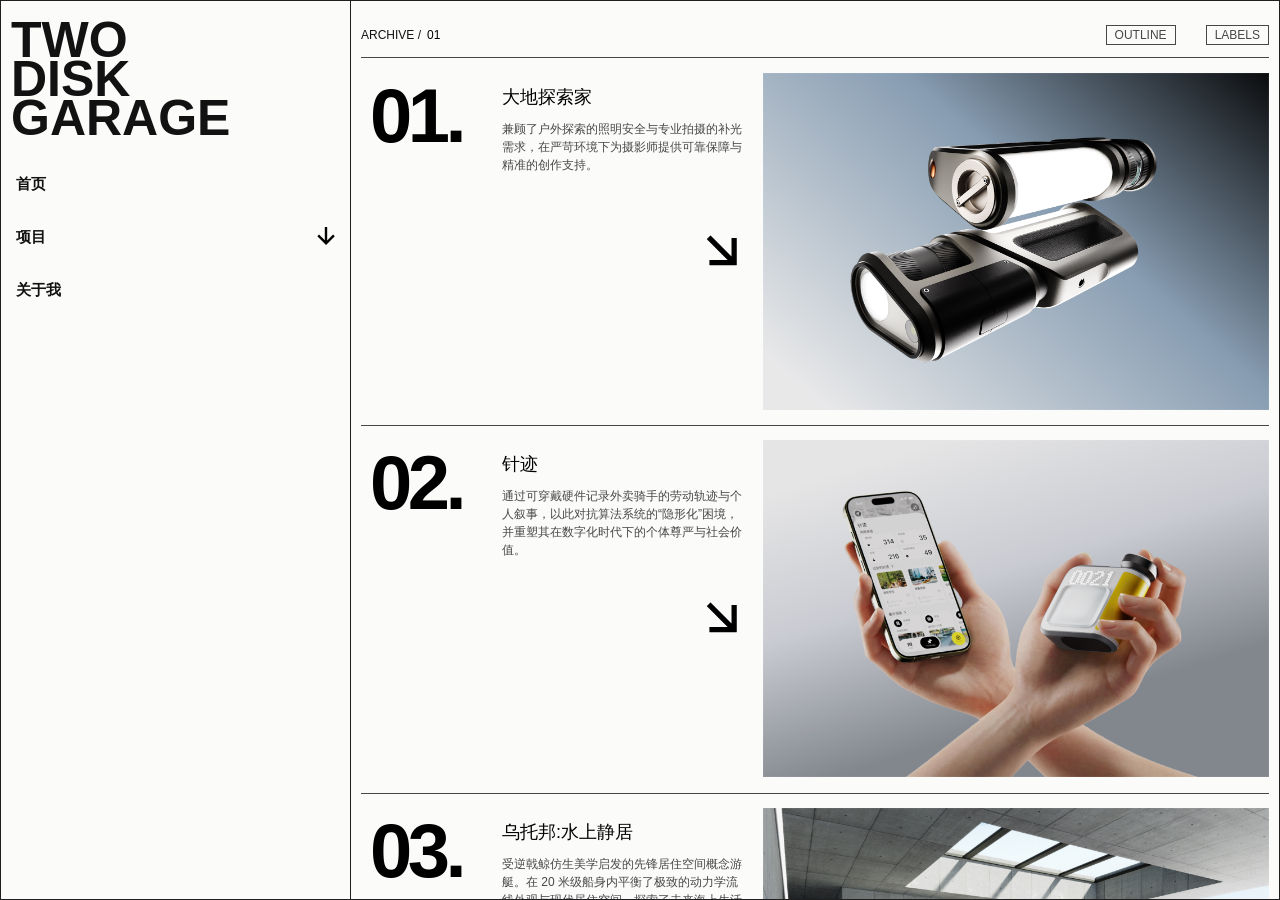
==== commit 5bd785bd: "Refine home intro interactions" ====
--- a/index.html
+++ b/index.html
@@ -4,10 +4,35 @@
     <meta charset="UTF-8" />
     <meta name="viewport" content="width=device-width, initial-scale=1.0" />
     <title>TwoDiskGarage</title>
-    <link rel="stylesheet" href="./styles.css" />
+    <link rel="stylesheet" href="./styles.css?v=home-i-width-1" />
   </head>
   <body>
-    <main class="archive-app" aria-label="SYMTY archive layout" data-debug-label="main.archive-app">
+    <div class="home-transition-stage" id="home-transition-stage">
+      <section class="home-intro" id="home-intro" aria-label="TwoDiskGarage intro">
+        <h1 class="home-intro-logo" aria-label="Two Disk Garage">
+          <span class="home-intro-line" aria-label="Two">
+            <span class="home-intro-letter" data-letter="T" tabindex="0">T</span>
+            <span class="home-intro-letter" data-letter="W" tabindex="0">W</span>
+            <span class="home-intro-letter" data-letter="O" tabindex="0">O</span>
+          </span>
+          <span class="home-intro-line" aria-label="Disk">
+            <span class="home-intro-letter" data-letter="D" tabindex="0">D</span>
+            <span class="home-intro-letter" data-letter="I" tabindex="0">I</span>
+            <span class="home-intro-letter" data-letter="S" tabindex="0">S</span>
+            <span class="home-intro-letter" data-letter="K" tabindex="0">K</span>
+          </span>
+          <span class="home-intro-line" aria-label="Garage">
+            <span class="home-intro-letter" data-letter="G" tabindex="0">G</span>
+            <span class="home-intro-letter" data-letter="A" tabindex="0">A</span>
+            <span class="home-intro-letter" data-letter="R" tabindex="0">R</span>
+            <span class="home-intro-letter" data-letter="A" tabindex="0">A</span>
+            <span class="home-intro-letter" data-letter="G" tabindex="0">G</span>
+            <span class="home-intro-letter" data-letter="E" tabindex="0">E</span>
+          </span>
+        </h1>
+      </section>
+
+      <main class="archive-app" aria-label="SYMTY archive layout" data-debug-label="main.archive-app">
       <aside class="archive-index" data-debug-label="aside.archive-index">
         <header class="index-header" data-debug-label="header.index-header">
           <h1>
@@ -315,8 +340,9 @@
           </div>
         </div>
       </section>
-    </main>
-
-    <script src="./script.js"></script>
+      </main>
+    </div>
+
+    <script src="./script.js?v=home-i-width-1"></script>
   </body>
 </html>
--- a/styles.css
+++ b/styles.css
@@ -91,6 +91,9 @@
 
   /* 文字高亮卡片的最小高度 */
   --panel-highlight-min-height: 208px;
+
+  /* overview 里 frame shell 按 3:2 比例从高亮卡片高度推导出的最小宽度 */
+  --panel-frame-shell-min-width: 312px;
 
   /* 右下角箭头图标尺寸 */
   --panel-highlight-arrow-size: 40px;
@@ -217,6 +220,292 @@
   box-shadow: 0 0 0 1px rgba(255, 226, 226, 0.9);
 }
 
+.home-transition-stage {
+  position: fixed;
+  inset: 0;
+  z-index: 0;
+  display: grid;
+  grid-template-rows: 100dvh 100dvh;
+  width: 100%;
+  height: 200dvh;
+  background: var(--paper);
+  transition: transform 760ms cubic-bezier(0.76, 0, 0.24, 1);
+  will-change: transform;
+}
+
+.home-transition-stage.is-index-visible {
+  transform: translateY(-100dvh);
+}
+
+.home-intro {
+  position: relative;
+  z-index: 2;
+  display: grid;
+  place-items: center;
+  width: 100%;
+  height: 100dvh;
+  background: var(--paper);
+}
+
+.home-float-layer {
+  position: absolute;
+  inset: 0;
+  z-index: 1;
+  overflow: hidden;
+}
+
+.home-float-item {
+  position: absolute;
+  left: var(--float-left);
+  top: var(--float-top);
+  width: var(--float-width);
+  animation: homeFloatDrift var(--float-duration) ease-in-out var(--float-delay) infinite alternate;
+  cursor: inherit;
+  will-change: transform;
+}
+
+.home-float-image {
+  display: block;
+  width: 100%;
+  height: auto;
+  border: 0;
+  opacity: 0;
+  transform: scale(0.9);
+  transition:
+    opacity 520ms ease,
+    transform 520ms cubic-bezier(0.22, 1, 0.36, 1);
+  will-change: opacity, transform;
+}
+
+.home-float-item.is-loaded .home-float-image {
+  opacity: 1;
+  transform: scale(1);
+}
+
+.home-float-item.is-loaded:hover .home-float-image {
+  transform: scale(1.07);
+}
+
+.home-intro.is-exiting {
+  pointer-events: none;
+}
+
+.home-intro.is-complete,
+.home-intro.is-complete * {
+  cursor: none;
+}
+
+.home-custom-cursor {
+  --cursor-size: 72px;
+  position: absolute;
+  left: 0;
+  top: 0;
+  z-index: 5;
+  display: grid;
+  place-items: center;
+  width: var(--cursor-size);
+  height: var(--cursor-size);
+  border-radius: 50%;
+  opacity: 0;
+  pointer-events: none;
+  transform: translate3d(var(--cursor-x, 50vw), var(--cursor-y, 50vh), 0) translate(-50%, -50%);
+  transition: opacity 120ms ease;
+  will-change: transform, opacity;
+}
+
+.home-custom-cursor::before {
+  content: "";
+  position: absolute;
+  inset: 0;
+  border-radius: inherit;
+  background: #efefef;
+  transform: scale(1);
+  transition: transform 180ms cubic-bezier(0.22, 1, 0.36, 1);
+  will-change: transform;
+}
+
+.home-custom-cursor-inner {
+  position: relative;
+  z-index: 1;
+  display: grid;
+  place-items: center;
+  width: 100%;
+  height: 100%;
+  border-radius: inherit;
+  opacity: 0;
+  transform: scale(0.58);
+}
+
+.home-custom-cursor-arrow-shell {
+  display: grid;
+  place-items: center;
+  translate: 0 0;
+}
+
+.home-custom-cursor-arrow {
+  width: 34px;
+  height: auto;
+  opacity: 1;
+  rotate: 90deg;
+  transition:
+    opacity 150ms cubic-bezier(0.22, 1, 0.36, 1),
+    rotate 320ms cubic-bezier(0.2, 1, 0.22, 1);
+}
+
+.home-intro.is-complete.is-cursor-visible .home-custom-cursor {
+  opacity: 1;
+}
+
+.home-intro.is-cursor-letter-hover .home-custom-cursor::before {
+  transform: scale(0.42);
+}
+
+.home-intro.is-cursor-letter-hover .home-custom-cursor-arrow {
+  opacity: 0;
+}
+
+.home-intro.is-complete .home-custom-cursor-inner {
+  animation: homeCursorPop 380ms cubic-bezier(0.16, 1, 0.3, 1) forwards;
+}
+
+.home-intro.is-complete:not(.is-cursor-image-hover):not(.is-cursor-image-unhover):not(.is-cursor-letter-hover) .home-custom-cursor-arrow-shell {
+  animation: homeCursorArrowDrop 680ms cubic-bezier(0.2, 1, 0.22, 1) 110ms both;
+}
+
+.home-intro.is-cursor-image-hover .home-custom-cursor-arrow {
+  animation: homeCursorArrowTurnUpLeft 250ms cubic-bezier(0.22, 1, 0.36, 1) both;
+}
+
+.home-intro.is-cursor-image-unhover .home-custom-cursor-arrow {
+  animation: homeCursorArrowTurnDown 250ms cubic-bezier(0.22, 1, 0.36, 1) both;
+}
+
+.home-intro-logo {
+  position: relative;
+  z-index: 2;
+  display: flex;
+  flex-direction: column;
+  align-items: flex-start;
+  margin: 0;
+  padding: 0;
+  transform: translateY(-1vh);
+  font-family: "Helvetica Neue", Helvetica, Arial, sans-serif;
+  font-size: clamp(4rem, 8.8vw, 8.5rem);
+  line-height: 0.77;
+  font-weight: 800;
+  letter-spacing: -0.055em;
+  text-transform: uppercase;
+  user-select: none;
+}
+
+@keyframes homeFloatDrift {
+  from {
+    transform: translate3d(0, 0, 0) rotate(var(--float-rotate-start));
+  }
+
+  to {
+    transform: translate3d(var(--float-x), var(--float-y), 0) rotate(var(--float-rotate-end));
+  }
+}
+
+@keyframes homeCursorPop {
+  0% {
+    opacity: 0;
+    transform: scale(0.56);
+  }
+
+  72% {
+    opacity: 1;
+    transform: scale(1.08);
+  }
+
+  100% {
+    opacity: 1;
+    transform: scale(1);
+  }
+}
+
+@keyframes homeCursorArrowDrop {
+  0%,
+  100% {
+    translate: 0 0;
+  }
+
+  42% {
+    translate: 0 8px;
+  }
+
+  68% {
+    translate: 0 -2px;
+  }
+}
+
+@keyframes homeCursorArrowTurnUpLeft {
+  from {
+    rotate: 90deg;
+  }
+
+  to {
+    rotate: -135deg;
+  }
+}
+
+@keyframes homeCursorArrowTurnDown {
+  from {
+    rotate: -135deg;
+  }
+
+  to {
+    rotate: 90deg;
+  }
+}
+
+.home-intro-line {
+  display: flex;
+  align-items: flex-start;
+  height: 0.77em;
+}
+
+.home-intro-letter {
+  display: inline-block;
+  width: var(--letter-width, auto);
+  min-width: 0;
+  height: 0.82em;
+  margin-right: 1px;
+  border: 0;
+  color: var(--ink);
+  font: inherit;
+  text-align: center;
+  outline: 0;
+  cursor: default;
+  transition:
+    background-color 120ms ease,
+    color 120ms ease,
+    transform 120ms ease;
+}
+
+.home-intro.is-intro-ready .home-intro-letter:not(.is-revealed):not(.is-scrambling) {
+  color: transparent;
+}
+
+.home-intro-letter:hover,
+.home-intro-letter:focus-visible,
+.home-intro-letter.is-scrambling {
+  background: var(--panel-highlight-active);
+}
+
+.home-intro-letter[data-letter="I"].is-scrambling {
+  width: var(--i-scramble-width, auto);
+}
+
+.home-intro-letter:focus-visible {
+  box-shadow: inset 0 0 0 2px var(--ink);
+}
+
+.home-intro-letter:last-child {
+  margin-right: 0;
+}
+
 html,
 body {
   margin: 0;
@@ -236,7 +525,7 @@
   position: relative;
   width: 100%;
   max-width: 100%;
-  min-height: 100vh;
+  min-height: 100dvh;
   height: 100dvh;
   border: 1px solid rgba(18, 18, 18, 0.95);
   overflow: hidden;
@@ -547,6 +836,11 @@
 
 .accent {
   color: var(--accent);
+}
+
+#current-project {
+  color: #000;
+  font-weight: 400;
 }
 
 .detail-scroll {
@@ -825,6 +1119,10 @@
     padding-right var(--panel-layout-motion);
 }
 
+.project-panel--hero:last-child .panel-body {
+  padding-bottom: 15px;
+}
+
 .project-panel--hero .panel-frame-shell {
   grid-column: 2;
 }
@@ -1097,6 +1395,19 @@
   top: var(--detail-sticky-top);
   z-index: 6;
   align-self: start;
+  aspect-ratio: var(--project-frame-aspect-ratio);
+  height: auto;
+  min-height: var(--panel-highlight-min-height);
+  min-width: var(--panel-frame-shell-min-width);
+}
+
+.archive-app:not(.is-panel-expanded) .project-panel--hero .panel-frame,
+.archive-app:not(.is-panel-expanded) .project-panel--hero .panel-frame-scroll,
+.archive-app:not(.is-panel-expanded) .project-panel--hero .panel-project-embed,
+.archive-app:not(.is-panel-expanded) .project-panel--hero .panel-project-embed-frame {
+  height: 100%;
+  min-height: 0;
+  max-height: none;
 }
 
 .archive-app:not(.is-panel-expanded) .panel-project-embed-wheel-layer {
@@ -1343,8 +1654,9 @@
 }
 
 .project-panel.is-expanded .panel-frame-shell {
-  height: auto;
-  min-height: 0;
+  height: var(--panel-expanded-frame-height);
+  min-height: var(--panel-expanded-frame-height);
+  aspect-ratio: auto;
 }
 
 .project-panel.is-expanded .panel-frame {
@@ -1653,3 +1965,20 @@
     min-height: 120px;
   }
 }
+
+@media (max-width: 700px) {
+  .home-intro-logo {
+    transform: translateY(-1vh);
+    font-size: clamp(3rem, 18vw, 5rem);
+  }
+
+  .home-intro-letter {
+    height: 0.82em;
+  }
+}
+
+@media (prefers-reduced-motion: reduce) {
+  .home-transition-stage {
+    transition: none;
+  }
+}
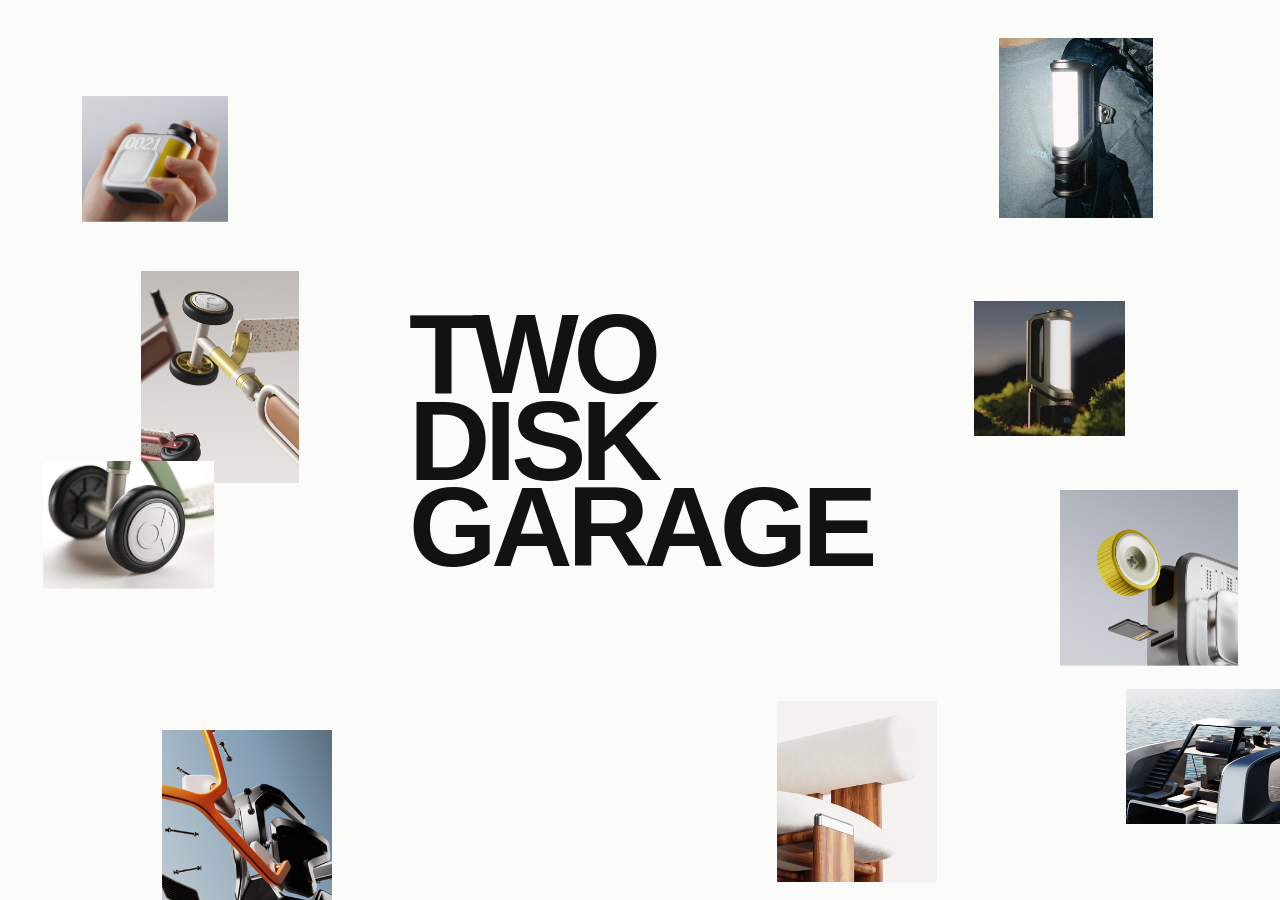
==== commit f6d6e83c: "Refine archive interactions" ====
--- a/index.html
+++ b/index.html
@@ -4,7 +4,7 @@
     <meta charset="UTF-8" />
     <meta name="viewport" content="width=device-width, initial-scale=1.0" />
     <title>TwoDiskGarage</title>
-    <link rel="stylesheet" href="./styles.css?v=home-i-width-1" />
+    <link rel="stylesheet" href="./styles.css?v=list-decouple-1" />
   </head>
   <body>
     <div class="home-transition-stage" id="home-transition-stage">
@@ -139,7 +139,7 @@
                         <div class="panel-project-embed" aria-label="大地探索家独立项目容器" data-debug-label="div.panel-project-embed">
                           <iframe
                             class="panel-project-embed-frame"
-                            src="./projects/project-01/?embed=1"
+                            src="./projects/project-01/?embed=1&v=list-decouple-1"
                             title="大地探索家项目页面"
                             loading="eager"
                           ></iframe>
@@ -195,7 +195,7 @@
                         <div class="panel-project-embed" aria-label="针迹独立项目容器" data-debug-label="div.panel-project-embed">
                           <iframe
                             class="panel-project-embed-frame"
-                            src="./projects/project-02/?embed=1"
+                            src="./projects/project-02/?embed=1&v=list-decouple-1"
                             title="针迹项目页面"
                             loading="eager"
                           ></iframe>
@@ -251,7 +251,7 @@
                         <div class="panel-project-embed" aria-label="乌托邦:水上静居独立项目容器" data-debug-label="div.panel-project-embed">
                           <iframe
                             class="panel-project-embed-frame"
-                            src="./projects/project-03/?embed=1"
+                            src="./projects/project-03/?embed=1&v=list-decouple-1"
                             title="乌托邦:水上静居项目页面"
                             loading="eager"
                           ></iframe>
@@ -307,7 +307,7 @@
                         <div class="panel-project-embed" aria-label="气:风场交互座舱独立项目容器" data-debug-label="div.panel-project-embed">
                           <iframe
                             class="panel-project-embed-frame"
-                            src="./projects/project-04/?embed=1"
+                            src="./projects/project-04/?embed=1&v=list-decouple-1"
                             title="气:风场交互座舱项目页面"
                             loading="eager"
                           ></iframe>
@@ -343,6 +343,6 @@
       </main>
     </div>
 
-    <script src="./script.js?v=home-i-width-1"></script>
+    <script src="./script.js?v=list-decouple-1"></script>
   </body>
 </html>
--- a/styles.css
+++ b/styles.css
@@ -369,7 +369,7 @@
 }
 
 .home-intro.is-complete:not(.is-cursor-image-hover):not(.is-cursor-image-unhover):not(.is-cursor-letter-hover) .home-custom-cursor-arrow-shell {
-  animation: homeCursorArrowDrop 680ms cubic-bezier(0.2, 1, 0.22, 1) 110ms both;
+  animation: homeCursorArrowDrop 1000ms cubic-bezier(0.2, 1, 0.22, 1) infinite both;
 }
 
 .home-intro.is-cursor-image-hover .home-custom-cursor-arrow {
@@ -378,6 +378,121 @@
 
 .home-intro.is-cursor-image-unhover .home-custom-cursor-arrow {
   animation: homeCursorArrowTurnDown 250ms cubic-bezier(0.22, 1, 0.36, 1) both;
+}
+
+.archive-frame-cursor {
+  --cursor-size: 72px;
+  position: fixed;
+  left: 0;
+  top: 0;
+  z-index: 1200;
+  display: grid;
+  place-items: center;
+  width: var(--cursor-size);
+  height: var(--cursor-size);
+  border-radius: 50%;
+  opacity: 0;
+  pointer-events: none;
+  transform: translate3d(var(--cursor-x, 50vw), var(--cursor-y, 50vh), 0) translate(-50%, -50%);
+  transition: opacity 120ms ease;
+  will-change: transform, opacity;
+}
+
+.archive-frame-cursor::before {
+  content: "";
+  position: absolute;
+  inset: 0;
+  border-radius: inherit;
+  background: #efefef;
+}
+
+.archive-frame-cursor-inner {
+  position: relative;
+  z-index: 1;
+  display: grid;
+  place-items: center;
+  width: 100%;
+  height: 100%;
+  opacity: 1;
+  transform: scale(0.72);
+}
+
+.archive-frame-cursor-arrow-shell {
+  display: grid;
+  place-items: center;
+  translate: 0 0;
+}
+
+.archive-frame-cursor-arrow {
+  display: block;
+  width: 48px;
+  height: auto;
+}
+
+body.is-archive-frame-cursor-active .archive-frame-cursor {
+  opacity: 1;
+}
+
+.archive-frame-cursor.is-bouncing .archive-frame-cursor-arrow-shell {
+  animation: archiveFrameCursorArrowBounceRight 1000ms cubic-bezier(0.2, 1, 0.22, 1) infinite both;
+}
+
+.project-embed-scroll-cursor {
+  --cursor-size: 72px;
+  position: fixed;
+  left: 0;
+  top: 0;
+  z-index: 1200;
+  display: grid;
+  place-items: center;
+  width: var(--cursor-size);
+  height: var(--cursor-size);
+  border-radius: 50%;
+  opacity: 0;
+  pointer-events: none;
+  transform: translate3d(var(--cursor-x, 50vw), var(--cursor-y, 50vh), 0) translate(-50%, -50%);
+  transition: opacity 120ms ease;
+  will-change: transform, opacity;
+}
+
+.project-embed-scroll-cursor::before {
+  content: "";
+  position: absolute;
+  inset: 0;
+  border-radius: inherit;
+  background: #efefef;
+}
+
+.project-embed-scroll-cursor-inner {
+  position: relative;
+  z-index: 1;
+  display: grid;
+  place-items: center;
+  width: 100%;
+  height: 100%;
+  opacity: 1;
+  transform: scale(1);
+}
+
+.project-embed-scroll-cursor-arrow-shell {
+  display: grid;
+  place-items: center;
+  translate: 0 0;
+}
+
+.project-embed-scroll-cursor-arrow {
+  display: block;
+  width: 34px;
+  height: auto;
+  rotate: 90deg;
+}
+
+body.is-project-embed-scroll-cursor-active .project-embed-scroll-cursor {
+  opacity: 1;
+}
+
+body.is-project-embed-scroll-cursor-active .project-embed-scroll-cursor-arrow-shell {
+  animation: homeCursorArrowDrop 1000ms cubic-bezier(0.2, 1, 0.22, 1) infinite both;
 }
 
 .home-intro-logo {
@@ -437,6 +552,21 @@
 
   68% {
     translate: 0 -2px;
+  }
+}
+
+@keyframes archiveFrameCursorArrowBounceRight {
+  0%,
+  100% {
+    translate: 0 0;
+  }
+
+  42% {
+    translate: 8px 0;
+  }
+
+  68% {
+    translate: -2px 0;
   }
 }
 
@@ -1076,6 +1206,7 @@
 
 .panel-number-column:hover .panel-highlight-card,
 .panel-number-column:focus-within .panel-highlight-card,
+.archive-app:not(.is-panel-expanded) .project-panel.is-frame-cursor-hover .panel-highlight-card,
 .panel-highlight-card:hover,
 .panel-highlight-card:focus-within {
   background: var(--panel-highlight-active);
@@ -1095,6 +1226,7 @@
 
 .panel-number-column:hover .panel-highlight-arrow,
 .panel-number-column:focus-within .panel-highlight-arrow,
+.archive-app:not(.is-panel-expanded) .project-panel.is-frame-cursor-hover .panel-highlight-arrow,
 .panel-highlight-card:hover .panel-highlight-arrow,
 .panel-highlight-card:focus-within .panel-highlight-arrow {
   transform: rotate(0deg);
@@ -1408,6 +1540,10 @@
   height: 100%;
   min-height: 0;
   max-height: none;
+}
+
+.archive-app:not(.is-panel-expanded) .panel-frame--project-embed {
+  cursor: none;
 }
 
 .archive-app:not(.is-panel-expanded) .panel-project-embed-wheel-layer {
@@ -1711,6 +1847,10 @@
   display: block;
 }
 
+body.is-project-embed-scroll-cursor-active .project-panel.is-expanded .panel-project-embed-wheel-layer {
+  cursor: none;
+}
+
 .project-panel.is-expanded .panel-frame-scroll--gallery-flow {
   height: var(--panel-frame-min-height);
   min-height: var(--panel-frame-min-height);
